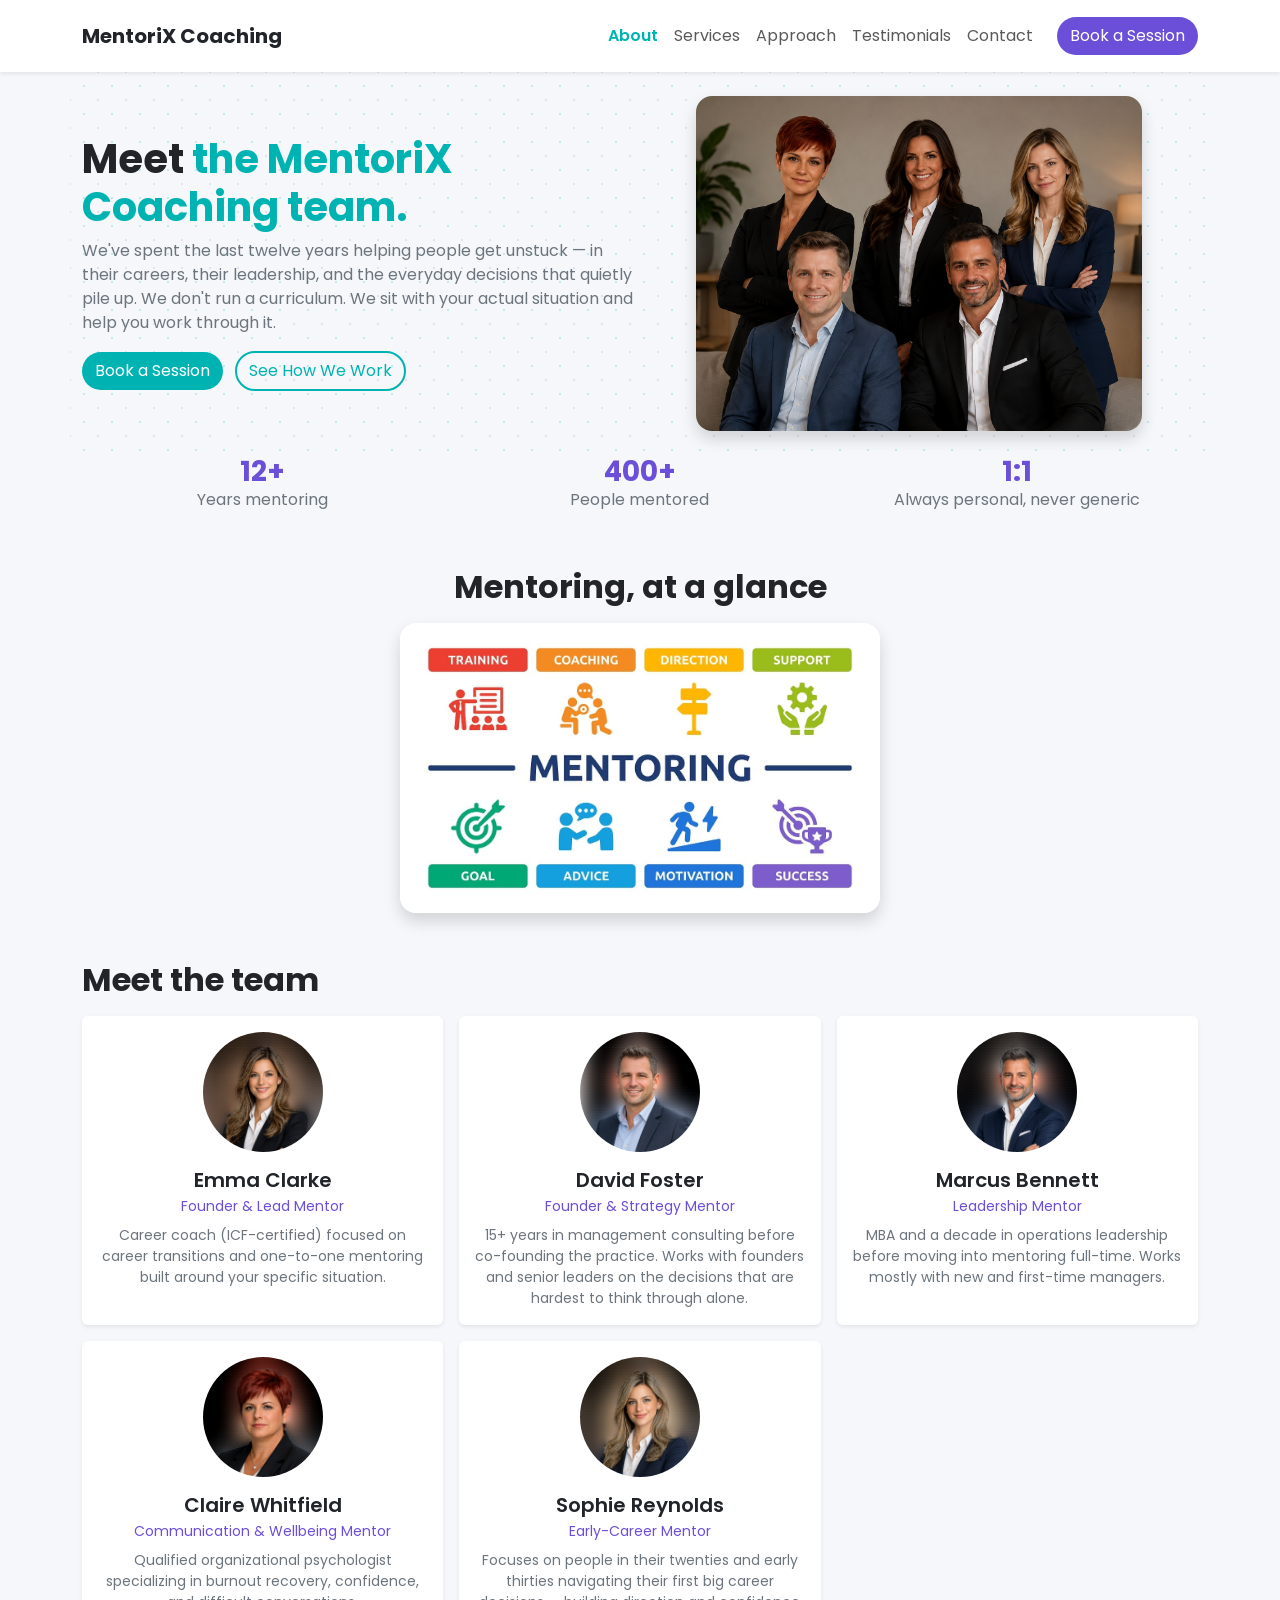
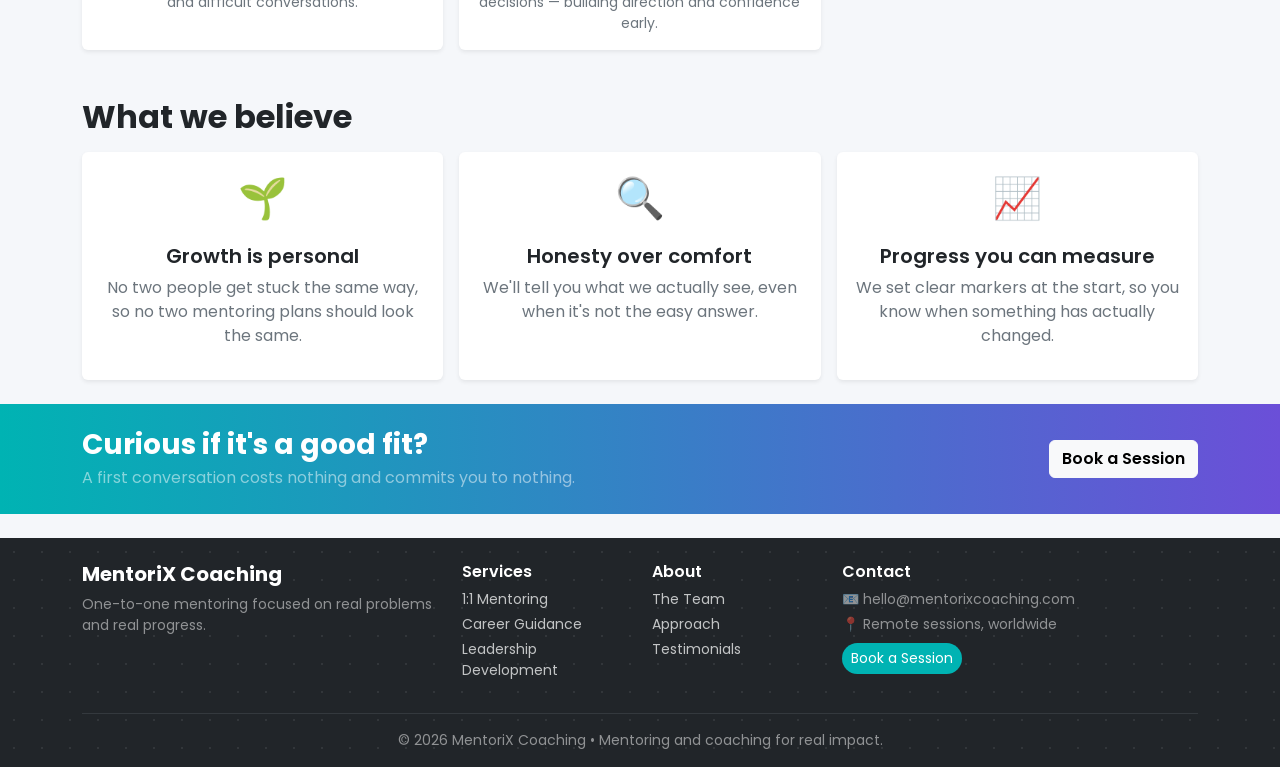
==== about.html @ aead5e97 "Update team member details and image in about.html; adjust image in service.html for consistency" ====
<!DOCTYPE html>
<html lang="en">
<head>
<meta charset="UTF-8">
<meta name="viewport" content="width=device-width, initial-scale=1.0">
<title>About | MentoriX Coaching</title>
<meta name="description" content="Meet the MentoriX Coaching team — mentors specializing in career transitions, leadership, communication and wellbeing, and early-career growth.">
<meta property="og:type" content="website">
<meta property="og:title" content="About | MentoriX Coaching">
<meta property="og:description" content="Meet the MentoriX Coaching team — mentors specializing in career transitions, leadership, communication and wellbeing, and early-career growth.">
<link href="https://cdn.jsdelivr.net/npm/bootstrap@5.3.3/dist/css/bootstrap.min.css" rel="stylesheet">
<link href="https://fonts.googleapis.com/css2?family=Poppins:wght@400;600&display=swap" rel="stylesheet">
<link rel="stylesheet" href="assets/css/style.css">
</head>
<body>

<!-- NAVBAR -->
<nav class="navbar navbar-expand-lg bg-white shadow-sm py-3">
<div class="container">
<a class="navbar-brand fw-bold text-dark" href="about.html">MentoriX Coaching</a>
<button class="navbar-toggler" type="button" data-bs-toggle="collapse" data-bs-target="#navMenu">
<span class="navbar-toggler-icon"></span>
</button>
<div class="collapse navbar-collapse" id="navMenu">
<ul class="navbar-nav ms-auto mb-2 mb-lg-0">
<li class="nav-item"><a class="nav-link fw-semibold text-turquoise" href="about.html">About</a></li>
<li class="nav-item"><a class="nav-link" href="service.html">Services</a></li>
<li class="nav-item"><a class="nav-link" href="methodology.html">Approach</a></li>
<li class="nav-item"><a class="nav-link" href="references.html">Testimonials</a></li>
<li class="nav-item"><a class="nav-link" href="contact.html">Contact</a></li>
</ul>
<a href="contact.html" class="btn btn-purple ms-lg-3">Book a Session</a>
</div>
</div>
</nav>

<!-- HERO -->
<section class="hero container py-4 bg-network-light rounded-4 d-flex flex-column flex-lg-row align-items-stretch align-items-lg-center">
<div class="col-12 col-lg-6">
<h1 class="fw-bold text-dark mb-2">Meet <span class="text-turquoise">the MentoriX Coaching team.</span></h1>
<p class="text-secondary mb-3">We've spent the last twelve years helping people get unstuck — in their careers, their leadership, and the everyday decisions that quietly pile up. We don't run a curriculum. We sit with your actual situation and help you work through it.</p>
<a href="contact.html" class="btn btn-turquoise me-2">Book a Session</a>
<a href="methodology.html" class="btn btn-outline-turquoise">See How We Work</a>
</div>
<div class="col-12 col-lg-6 text-center mt-4 mt-lg-0">
<img src="assets/images/team.png" alt="Emma Clarke" class="img-fluid rounded-4 shadow" style="max-width: 80%;">
</div>
</section>

<!-- STATS -->
<section class="container pb-3">
<div class="row g-3 text-center">
<div class="col-12 col-sm-6 col-md-4">
<h3 class="fw-bold text-purple mb-0">12+</h3>
<p class="text-secondary">Years mentoring</p>
</div>
<div class="col-12 col-sm-6 col-md-4">
<h3 class="fw-bold text-purple mb-0">400+</h3>
<p class="text-secondary">People mentored</p>
</div>
<div class="col-12 col-sm-6 col-md-4">
<h3 class="fw-bold text-purple mb-0">1:1</h3>
<p class="text-secondary">Always personal, never generic</p>
</div>
</div>
</section>
<!-- MENTORING OVERVIEW -->
<section class="container py-4 text-center">
<h2 class="fw-bold text-dark mb-3">Mentoring, at a glance</h2>
<img src="assets/images/mentoring5.jpg" alt="Mentoring: training, coaching, direction, support, goals, advice, motivation, success" class="img-fluid rounded-4 shadow mx-auto d-block" style="max-width: 480px;">
</section>

<!-- TEAM -->
<section class="container py-4">
<h2 class="fw-bold text-dark mb-3">Meet the team</h2>
<div class="row g-3">
<div class="col-12 col-sm-6 col-md-4">
<div class="card h-100 p-3 border-0 shadow-sm text-center">
<img src="assets/images/anna-fields.png" alt="Emma Clarke" class="rounded-circle mx-auto" style="width: 120px; height: 120px; object-fit: cover; object-position: top center;">
<h5 class="fw-semibold mt-3 mb-1">Emma Clarke</h5>
<p class="text-purple small mb-2">Founder & Lead Mentor</p>
<p class="text-secondary small mb-0">Career coach (ICF-certified) focused on career transitions and one-to-one mentoring built around your specific situation.</p>
</div>
</div>
<div class="col-12 col-sm-6 col-md-4">
<div class="card h-100 p-3 border-0 shadow-sm text-center">
<img src="assets/images/horvath-gabor.png" alt="David Foster" class="rounded-circle mx-auto" style="width: 120px; height: 120px; object-fit: cover; object-position: top center;">
<h5 class="fw-semibold mt-3 mb-1">David Foster</h5>
<p class="text-purple small mb-2">Founder & Strategy Mentor</p>
<p class="text-secondary small mb-0">15+ years in management consulting before co-founding the practice. Works with founders and senior leaders on the decisions that are hardest to think through alone.</p>
</div>
</div>
<div class="col-12 col-sm-6 col-md-4">
<div class="card h-100 p-3 border-0 shadow-sm text-center">
<img src="assets/images/gabriel-hart.png" alt="Marcus Bennett" class="rounded-circle mx-auto" style="width: 120px; height: 120px; object-fit: cover; object-position: top center;">
<h5 class="fw-semibold mt-3 mb-1">Marcus Bennett</h5>
<p class="text-purple small mb-2">Leadership Mentor</p>
<p class="text-secondary small mb-0">MBA and a decade in operations leadership before moving into mentoring full-time. Works mostly with new and first-time managers.</p>
</div>
</div>
<div class="col-12 col-sm-6 col-md-4">
<div class="card h-100 p-3 border-0 shadow-sm text-center">
<img src="assets/images/varga-dora.png" alt="Claire Whitfield" class="rounded-circle mx-auto" style="width: 120px; height: 120px; object-fit: cover; object-position: top center;">
<h5 class="fw-semibold mt-3 mb-1">Claire Whitfield</h5>
<p class="text-purple small mb-2">Communication & Wellbeing Mentor</p>
<p class="text-secondary small mb-0">Qualified organizational psychologist specializing in burnout recovery, confidence, and difficult conversations.</p>
</div>
</div>
<div class="col-12 col-sm-6 col-md-4">
<div class="card h-100 p-3 border-0 shadow-sm text-center">
<img src="assets/images/toth-anna.png" alt="Sophie Reynolds" class="rounded-circle mx-auto" style="width: 120px; height: 120px; object-fit: cover; object-position: top center;">
<h5 class="fw-semibold mt-3 mb-1">Sophie Reynolds</h5>
<p class="text-purple small mb-2">Early-Career Mentor</p>
<p class="text-secondary small mb-0">Focuses on people in their twenties and early thirties navigating their first big career decisions — building direction and confidence early.</p>
</div>
</div>
</div>
</section>

<!-- VALUES -->
<section class="container py-4">
<h2 class="fw-bold text-dark mb-3">What we believe</h2>
<div class="row g-3">
<div class="col-12 col-sm-6 col-md-4">
<div class="card h-100 text-center p-3 border-0 shadow-sm">
<div class="fs-1 text-purple">🌱</div>
<h5 class="fw-semibold mt-3">Growth is personal</h5>
<p class="text-secondary">No two people get stuck the same way, so no two mentoring plans should look the same.</p>
</div>
</div>
<div class="col-12 col-sm-6 col-md-4">
<div class="card h-100 text-center p-3 border-0 shadow-sm">
<div class="fs-1 text-purple">🔍</div>
<h5 class="fw-semibold mt-3">Honesty over comfort</h5>
<p class="text-secondary">We'll tell you what we actually see, even when it's not the easy answer.</p>
</div>
</div>
<div class="col-12 col-sm-6 col-md-4">
<div class="card h-100 text-center p-3 border-0 shadow-sm">
<div class="fs-1 text-purple">📈</div>
<h5 class="fw-semibold mt-3">Progress you can measure</h5>
<p class="text-secondary">We set clear markers at the start, so you know when something has actually changed.</p>
</div>
</div>
</div>
</section>

<!-- CTA -->
<section class="py-4" style="background: linear-gradient(90deg, #00b3b3, #6b4fd8);">
<div class="container d-flex flex-column flex-lg-row justify-content-between align-items-center text-center text-lg-start">
<div class="mb-2 mb-lg-0">
<h3 class="fw-bold text-white mb-1">Curious if it's a good fit?</h3>
<p class="text-white-50 mb-0">A first conversation costs nothing and commits you to nothing.</p>
</div>
<a href="contact.html" class="btn btn-light fw-semibold">Book a Session</a>
</div>
</section>

<footer class="bg-dark text-white bg-network-dark pt-4 pb-3 mt-4">
<div class="container">
<div class="row g-4 mb-3">
<div class="col-lg-4 col-md-6">
<h5 class="fw-bold mb-2">MentoriX Coaching</h5>
<p class="text-white-50 small mb-0">One-to-one mentoring focused on real problems and real progress.</p>
</div>
<div class="col-lg-2 col-md-3 col-6">
<h6 class="fw-semibold mb-2">Services</h6>
<ul class="list-unstyled small">
<li class="mb-1"><a href="service.html" class="link-light link-opacity-75 text-decoration-none">1:1 Mentoring</a></li>
<li class="mb-1"><a href="service.html" class="link-light link-opacity-75 text-decoration-none">Career Guidance</a></li>
<li class="mb-1"><a href="service.html" class="link-light link-opacity-75 text-decoration-none">Leadership Development</a></li>
</ul>
</div>
<div class="col-lg-2 col-md-3 col-6">
<h6 class="fw-semibold mb-2">About</h6>
<ul class="list-unstyled small">
<li class="mb-1"><a href="about.html" class="link-light link-opacity-75 text-decoration-none">The Team</a></li>
<li class="mb-1"><a href="methodology.html" class="link-light link-opacity-75 text-decoration-none">Approach</a></li>
<li class="mb-1"><a href="references.html" class="link-light link-opacity-75 text-decoration-none">Testimonials</a></li>
</ul>
</div>
<div class="col-lg-4 col-md-6">
<h6 class="fw-semibold mb-2">Contact</h6>
<p class="small text-white-50 mb-1">📧 hello@mentorixcoaching.com</p>
<p class="small text-white-50 mb-2">📍 Remote sessions, worldwide</p>
<a href="contact.html" class="btn btn-turquoise btn-sm">Book a Session</a>
</div>
</div>
<hr class="border-secondary opacity-25">
<p class="text-center text-white-50 small mb-0">© 2026 MentoriX Coaching • Mentoring and coaching for real impact.</p>
</div>
</footer>

<script src="https://cdn.jsdelivr.net/npm/bootstrap@5.3.3/dist/js/bootstrap.bundle.min.js"></script>
</body>
</html>
---- assets/css/style.css ----
body {
font-family: 'Poppins', sans-serif;
background-color: #f5f7fa;
color: #102a43;
}

.text-turquoise { color: #00b3b3; }
.text-purple { color: #6b4fd8; }

.btn-turquoise {
background-color: #00b3b3;
color: #fff;
border-radius: 50px;
}
.btn-turquoise:hover { background-color: #009999; }

.btn-purple {
background-color: #6b4fd8;
color: #fff;
border-radius: 50px;
}
.btn-purple:hover { background-color: #5a3fc0; }

.btn-outline-turquoise {
border: 2px solid #00b3b3;
color: #00b3b3;
border-radius: 50px;
}
.btn-outline-turquoise:hover {
background-color: #00b3b3;
color: #fff;
}

.hero img {
max-width: 400px;
border-radius: 20px;
}

.bg-network-light {
background-image:
radial-gradient(rgba(0,179,179,0.20) 1.5px, transparent 1.5px),
radial-gradient(rgba(107,79,216,0.14) 1.5px, transparent 1.5px);
background-size: 28px 28px, 28px 28px;
background-position: 0 0, 14px 14px;
}

.bg-network-dark {
background-image: radial-gradient(rgba(255,255,255,0.08) 1.5px, transparent 1.5px);
background-size: 28px 28px;
}

.chevron-row {
display: flex;
}
.chevron-step {
flex: 1;
min-width: 0;
}
.chevron-head {
clip-path: polygon(0 0, 88% 0, 100% 50%, 88% 100%, 0 100%, 12% 50%);
color: #fff;
text-align: center;
font-weight: 700;
padding: 0.85rem 0.5rem;
margin-left: -18px;
font-size: 0.9rem;
}
.chevron-step:first-child .chevron-head {
margin-left: 0;
}
.chevron-body {
padding: 0.85rem 0.6rem;
font-size: 0.78rem;
min-height: 108px;
color: #102a43;
}
.chevron-foot {
color: #fff;
text-align: center;
font-weight: 600;
padding: 0.5rem 0.3rem;
font-size: 0.82rem;
}
@media (max-width: 767px) {
.chevron-row { flex-wrap: wrap; }
.chevron-step { flex: 0 0 50%; margin-bottom: 0.75rem; }
.chevron-step .chevron-head { margin-left: 0; }
}
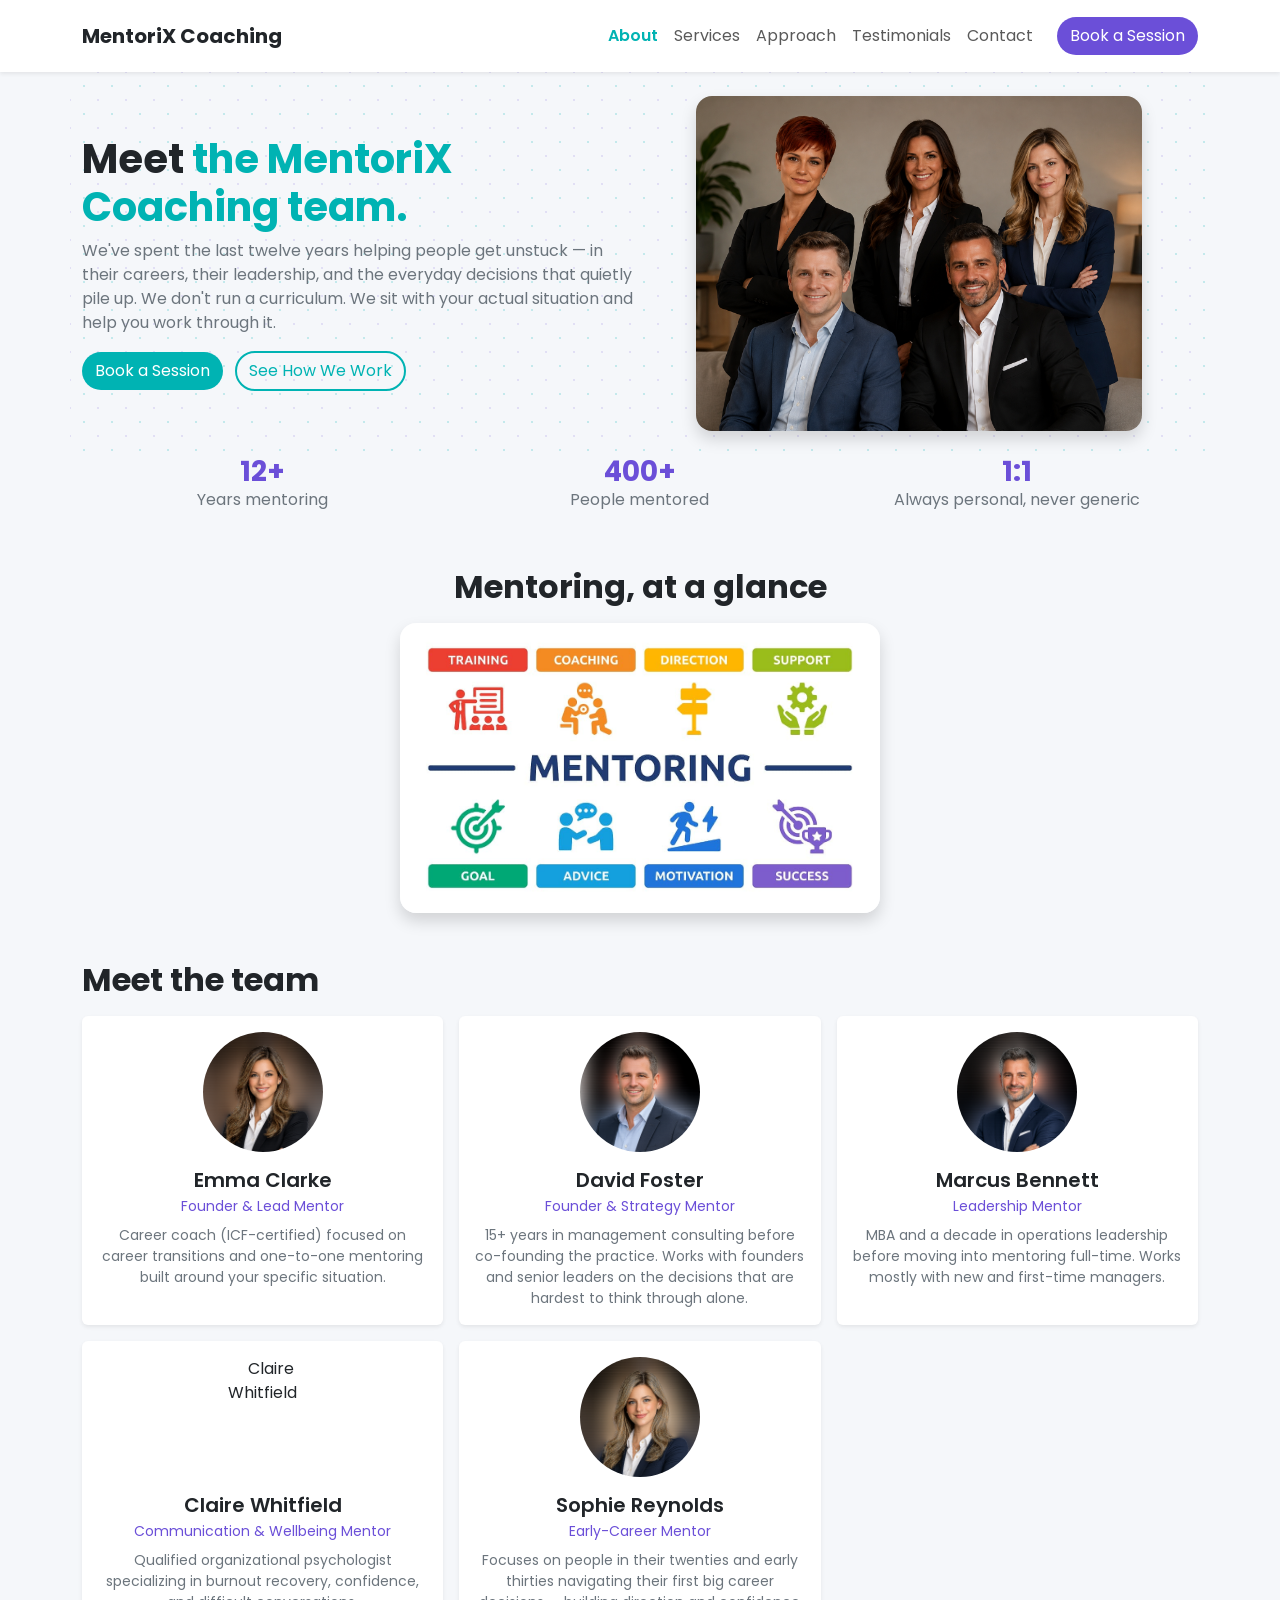
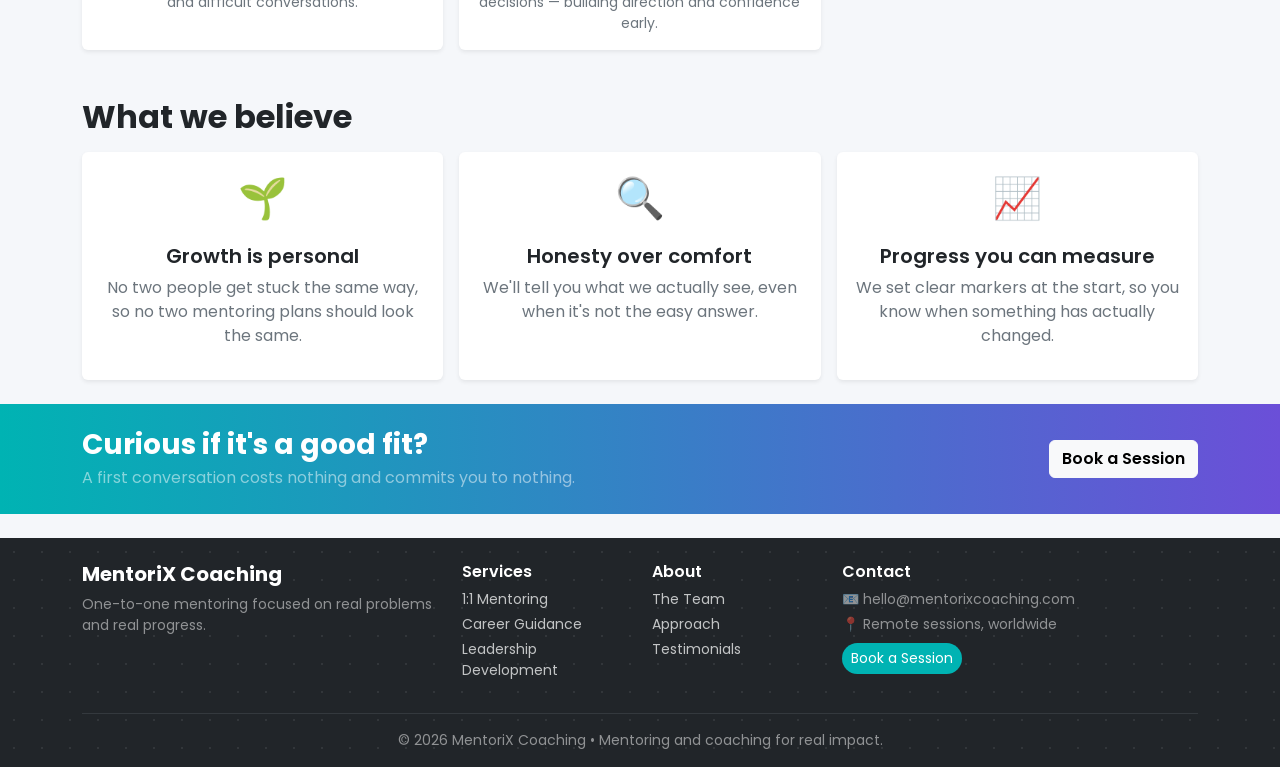
==== commit 5c11cf0a: "Update team member images for David Foster in about.html and service.html for consistency" ====
--- a/about.html
+++ b/about.html
@@ -84,7 +84,7 @@
 </div>
 <div class="col-12 col-sm-6 col-md-4">
 <div class="card h-100 p-3 border-0 shadow-sm text-center">
-<img src="assets/images/horvath-gabor.png" alt="David Foster" class="rounded-circle mx-auto" style="width: 120px; height: 120px; object-fit: cover; object-position: top center;">
+<img src="assets/images/horvath-gabor1.png" alt="David Foster" class="rounded-circle mx-auto" style="width: 120px; height: 120px; object-fit: cover; object-position: top center;">
 <h5 class="fw-semibold mt-3 mb-1">David Foster</h5>
 <p class="text-purple small mb-2">Founder & Strategy Mentor</p>
 <p class="text-secondary small mb-0">15+ years in management consulting before co-founding the practice. Works with founders and senior leaders on the decisions that are hardest to think through alone.</p>
@@ -92,7 +92,7 @@
 </div>
 <div class="col-12 col-sm-6 col-md-4">
 <div class="card h-100 p-3 border-0 shadow-sm text-center">
-<img src="assets/images/gabriel-hart.png" alt="Marcus Bennett" class="rounded-circle mx-auto" style="width: 120px; height: 120px; object-fit: cover; object-position: top center;">
+<img src="assets/images/gabriel-hart1.png" alt="Marcus Bennett" class="rounded-circle mx-auto" style="width: 120px; height: 120px; object-fit: cover; object-position: top center;">
 <h5 class="fw-semibold mt-3 mb-1">Marcus Bennett</h5>
 <p class="text-purple small mb-2">Leadership Mentor</p>
 <p class="text-secondary small mb-0">MBA and a decade in operations leadership before moving into mentoring full-time. Works mostly with new and first-time managers.</p>
@@ -100,7 +100,7 @@
 </div>
 <div class="col-12 col-sm-6 col-md-4">
 <div class="card h-100 p-3 border-0 shadow-sm text-center">
-<img src="assets/images/varga-dora.png" alt="Claire Whitfield" class="rounded-circle mx-auto" style="width: 120px; height: 120px; object-fit: cover; object-position: top center;">
+<img src="assets/images/varga-dora1.png" alt="Claire Whitfield" class="rounded-circle mx-auto" style="width: 120px; height: 120px; object-fit: cover; object-position: top center;">
 <h5 class="fw-semibold mt-3 mb-1">Claire Whitfield</h5>
 <p class="text-purple small mb-2">Communication & Wellbeing Mentor</p>
 <p class="text-secondary small mb-0">Qualified organizational psychologist specializing in burnout recovery, confidence, and difficult conversations.</p>
@@ -108,7 +108,7 @@
 </div>
 <div class="col-12 col-sm-6 col-md-4">
 <div class="card h-100 p-3 border-0 shadow-sm text-center">
-<img src="assets/images/toth-anna.png" alt="Sophie Reynolds" class="rounded-circle mx-auto" style="width: 120px; height: 120px; object-fit: cover; object-position: top center;">
+<img src="assets/images/toth-anna1.png" alt="Sophie Reynolds" class="rounded-circle mx-auto" style="width: 120px; height: 120px; object-fit: cover; object-position: top center;">
 <h5 class="fw-semibold mt-3 mb-1">Sophie Reynolds</h5>
 <p class="text-purple small mb-2">Early-Career Mentor</p>
 <p class="text-secondary small mb-0">Focuses on people in their twenties and early thirties navigating their first big career decisions — building direction and confidence early.</p>
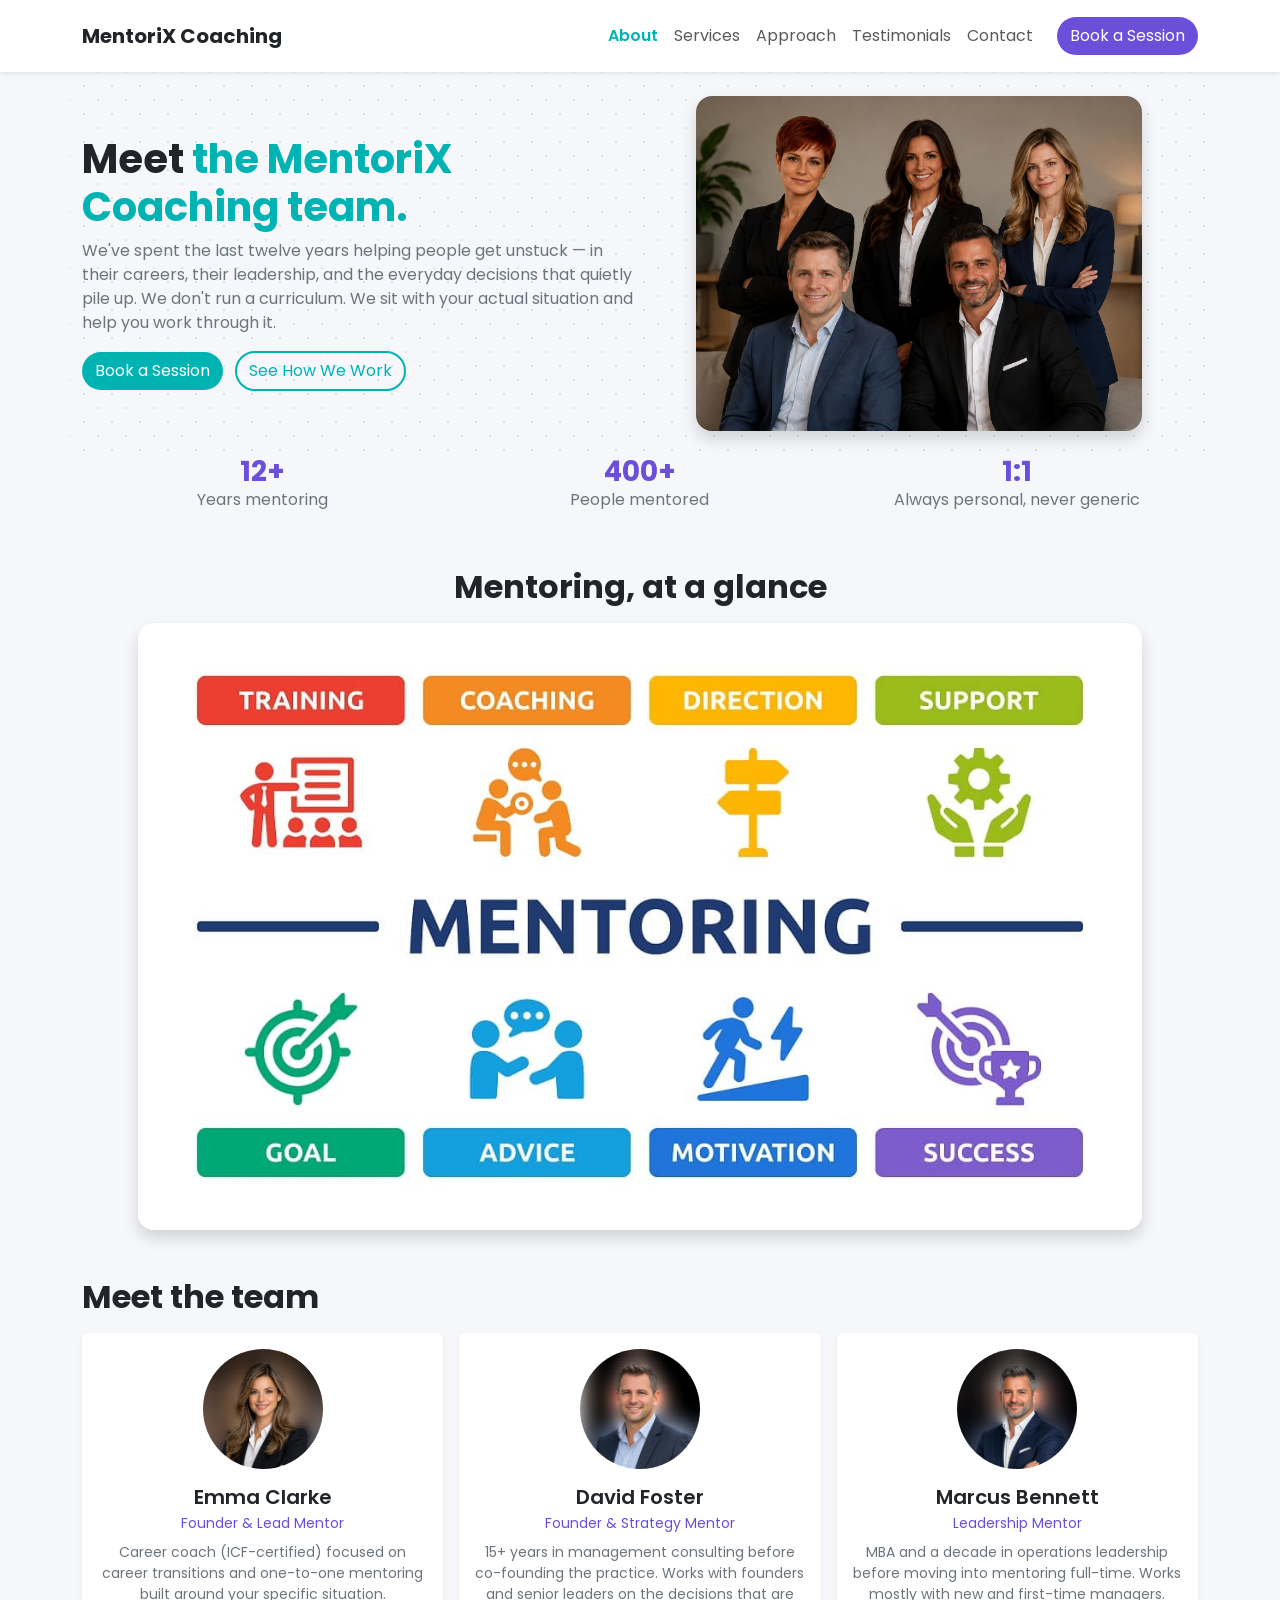
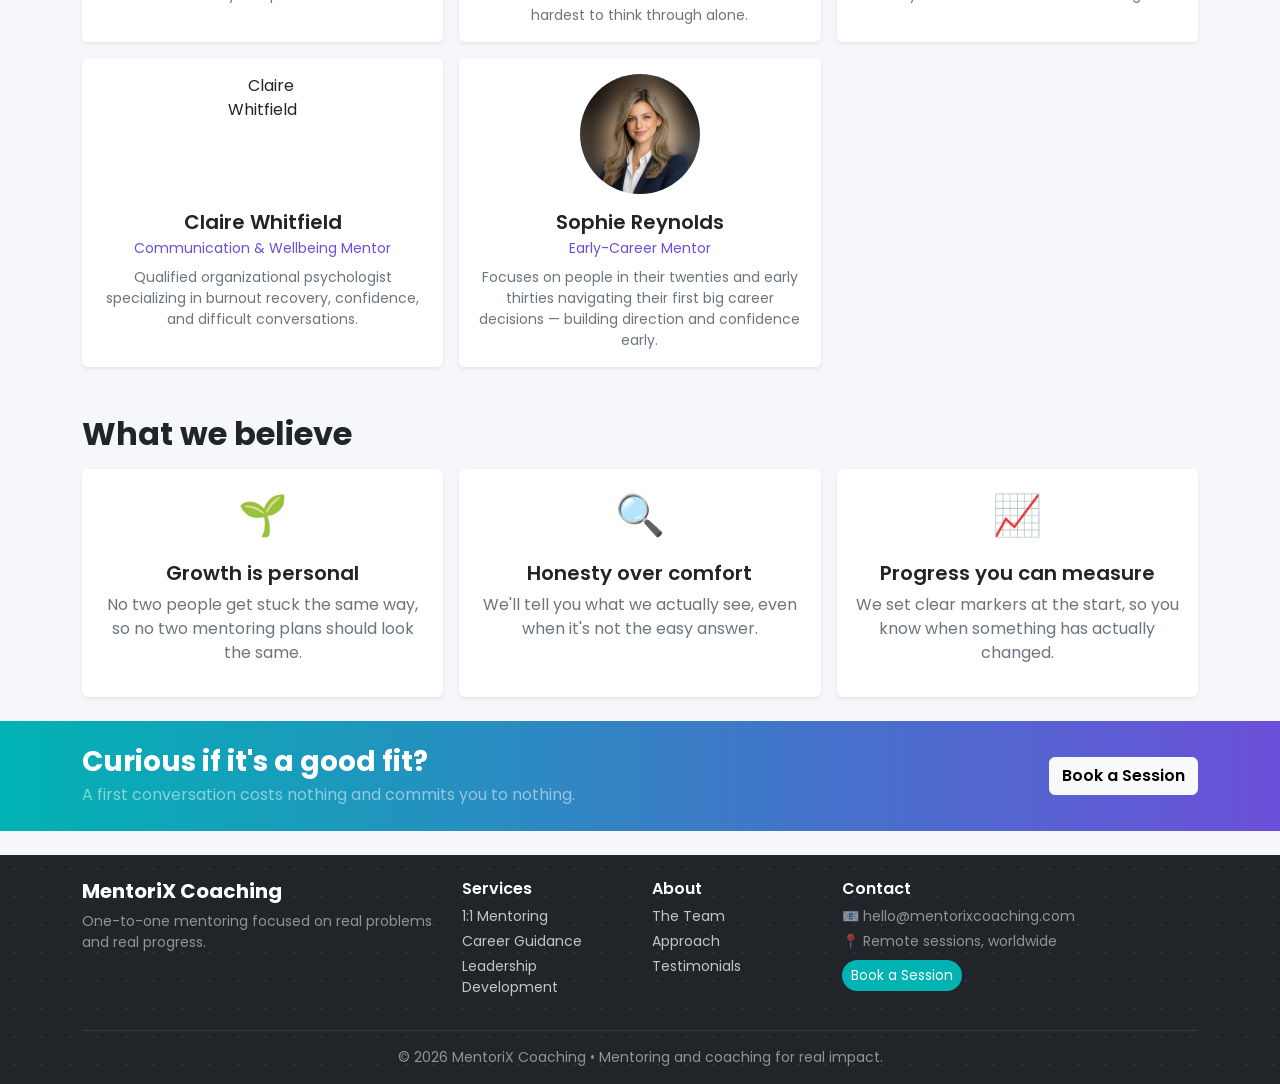
==== commit a285d69f: "Adjust image width in about.html for improved responsiveness" ====
--- a/about.html
+++ b/about.html
@@ -67,7 +67,7 @@
 <!-- MENTORING OVERVIEW -->
 <section class="container py-4 text-center">
 <h2 class="fw-bold text-dark mb-3">Mentoring, at a glance</h2>
-<img src="assets/images/mentoring5.jpg" alt="Mentoring: training, coaching, direction, support, goals, advice, motivation, success" class="img-fluid rounded-4 shadow mx-auto d-block" style="max-width: 480px;">
+<img src="assets/images/mentoring5.jpg" alt="Mentoring: training, coaching, direction, support, goals, advice, motivation, success" class="img-fluid rounded-4 shadow mx-auto d-block" style="max-width: 90%;">
 </section>
 
 <!-- TEAM -->
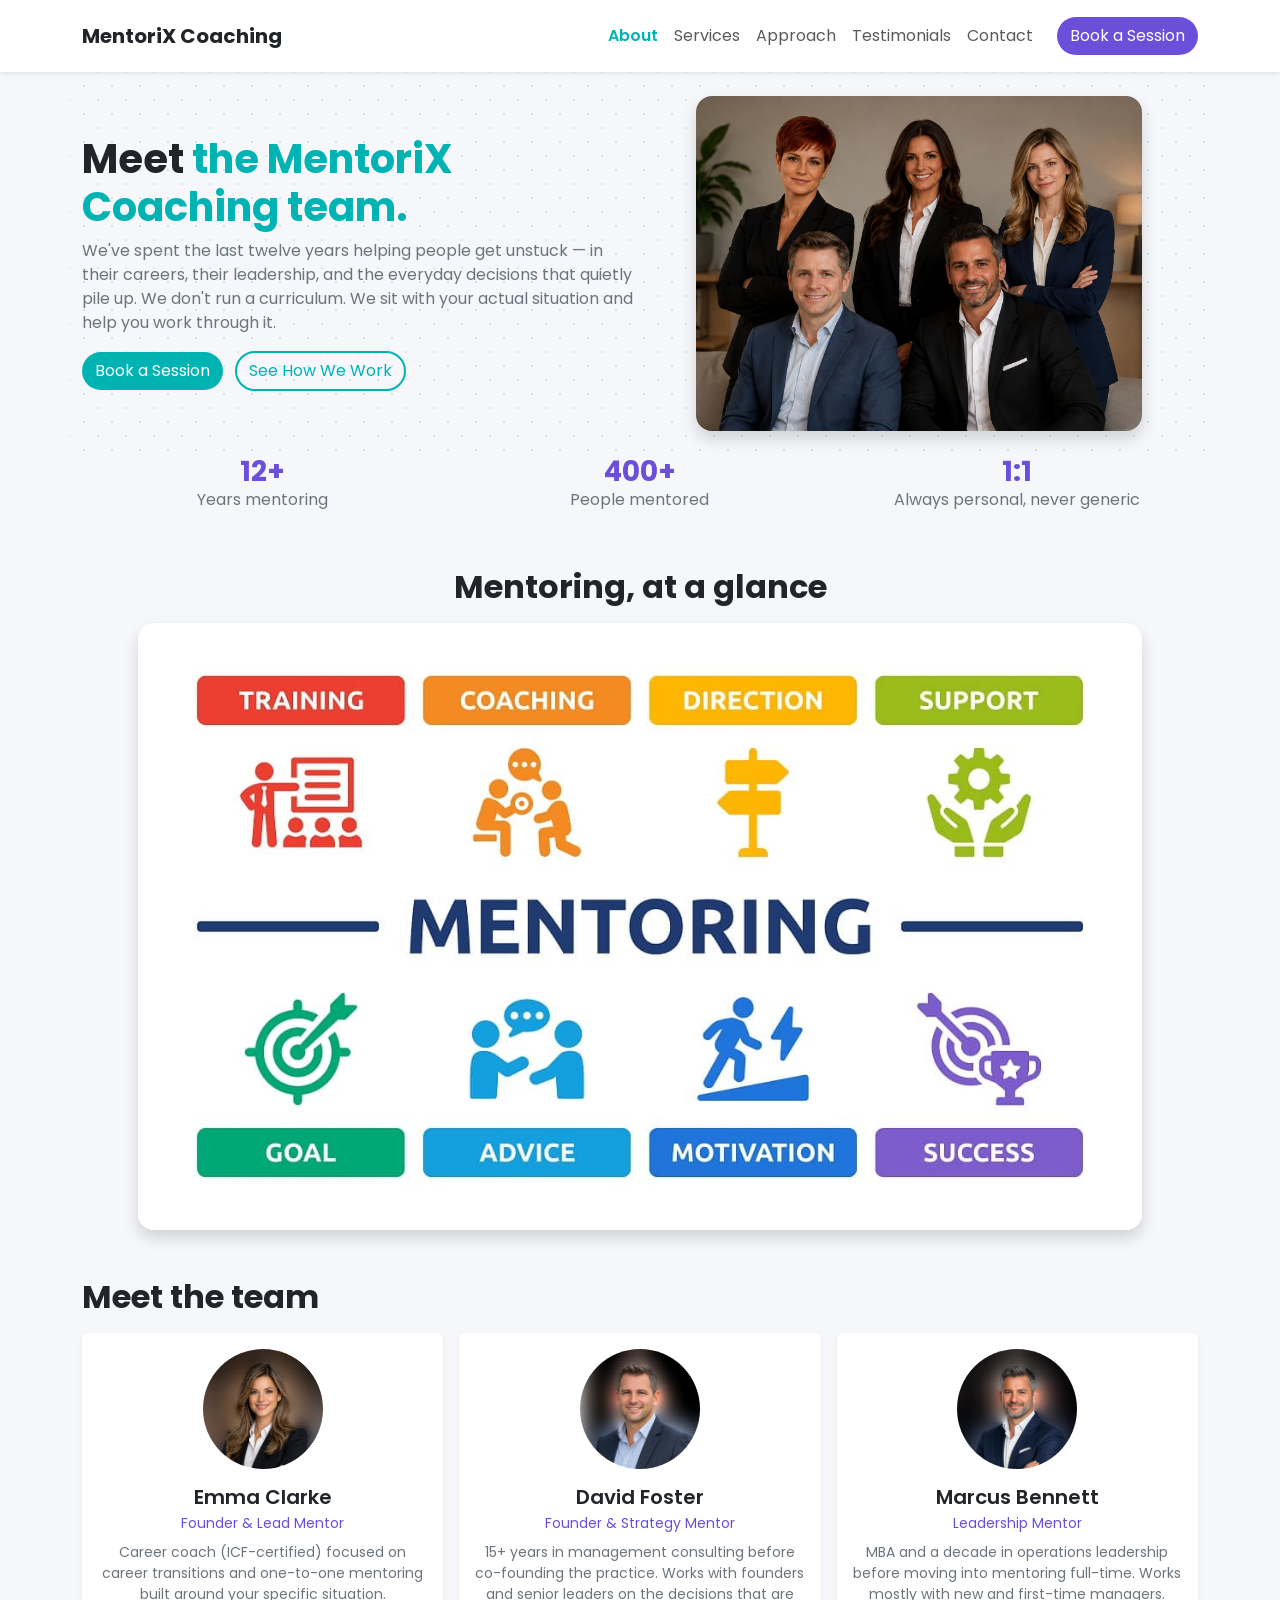
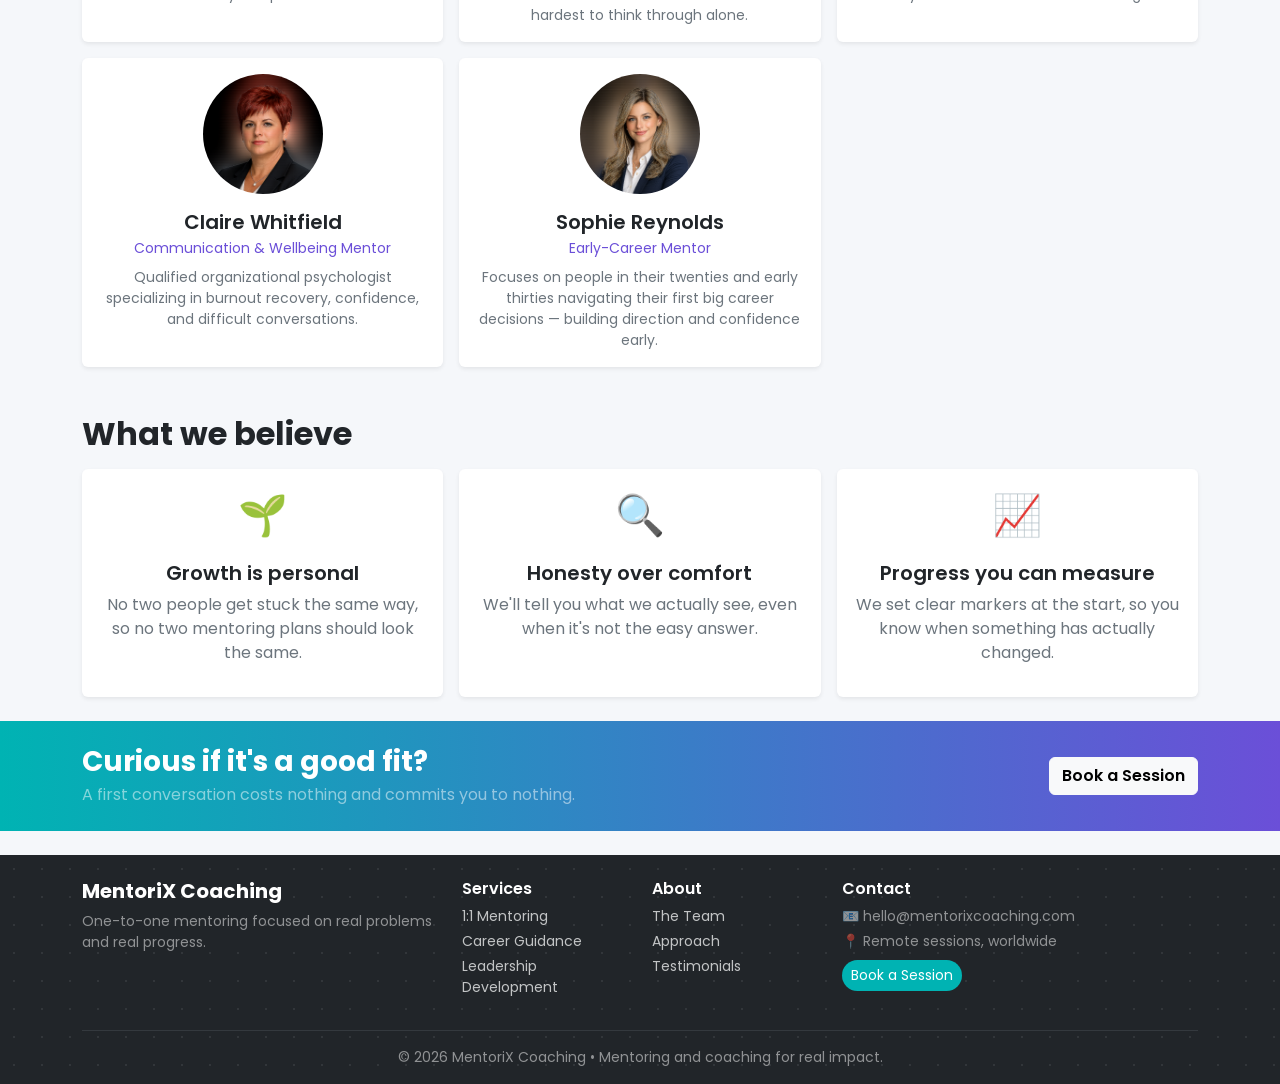
==== commit b13bd092: "Update team member image for Emma Clarke in about.html; replace old image and add new image for Varg" ====
--- a/about.html
+++ b/about.html
@@ -76,7 +76,7 @@
 <div class="row g-3">
 <div class="col-12 col-sm-6 col-md-4">
 <div class="card h-100 p-3 border-0 shadow-sm text-center">
-<img src="assets/images/anna-fields.png" alt="Emma Clarke" class="rounded-circle mx-auto" style="width: 120px; height: 120px; object-fit: cover; object-position: top center;">
+<img src="assets/images/anna-fields1.png" alt="Emma Clarke" class="rounded-circle mx-auto" style="width: 120px; height: 120px; object-fit: cover; object-position: top center;">
 <h5 class="fw-semibold mt-3 mb-1">Emma Clarke</h5>
 <p class="text-purple small mb-2">Founder & Lead Mentor</p>
 <p class="text-secondary small mb-0">Career coach (ICF-certified) focused on career transitions and one-to-one mentoring built around your specific situation.</p>
--- a/assets/css/style.css
+++ b/assets/css/style.css
@@ -2,6 +2,7 @@
 font-family: 'Poppins', sans-serif;
 background-color: #f5f7fa;
 color: #102a43;
+overflow-x: hidden;
 }
 
 .text-turquoise { color: #00b3b3; }
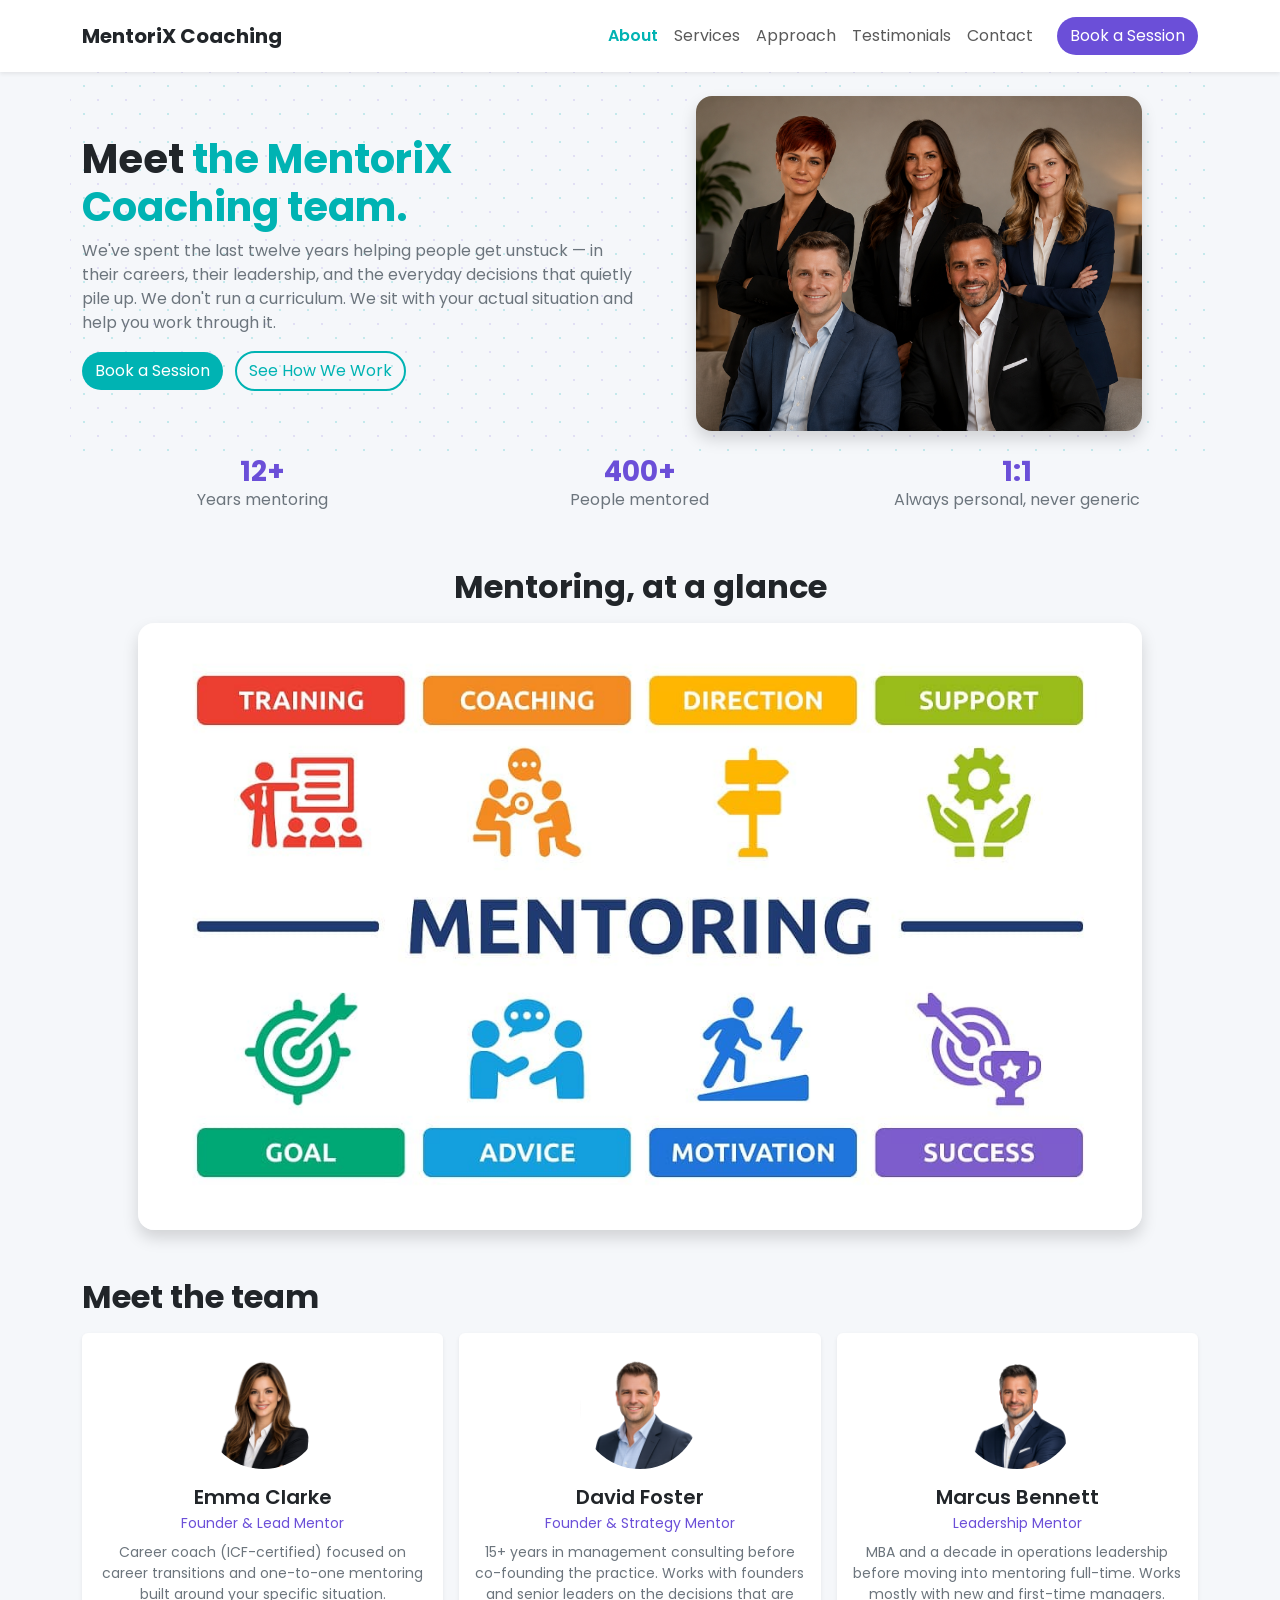
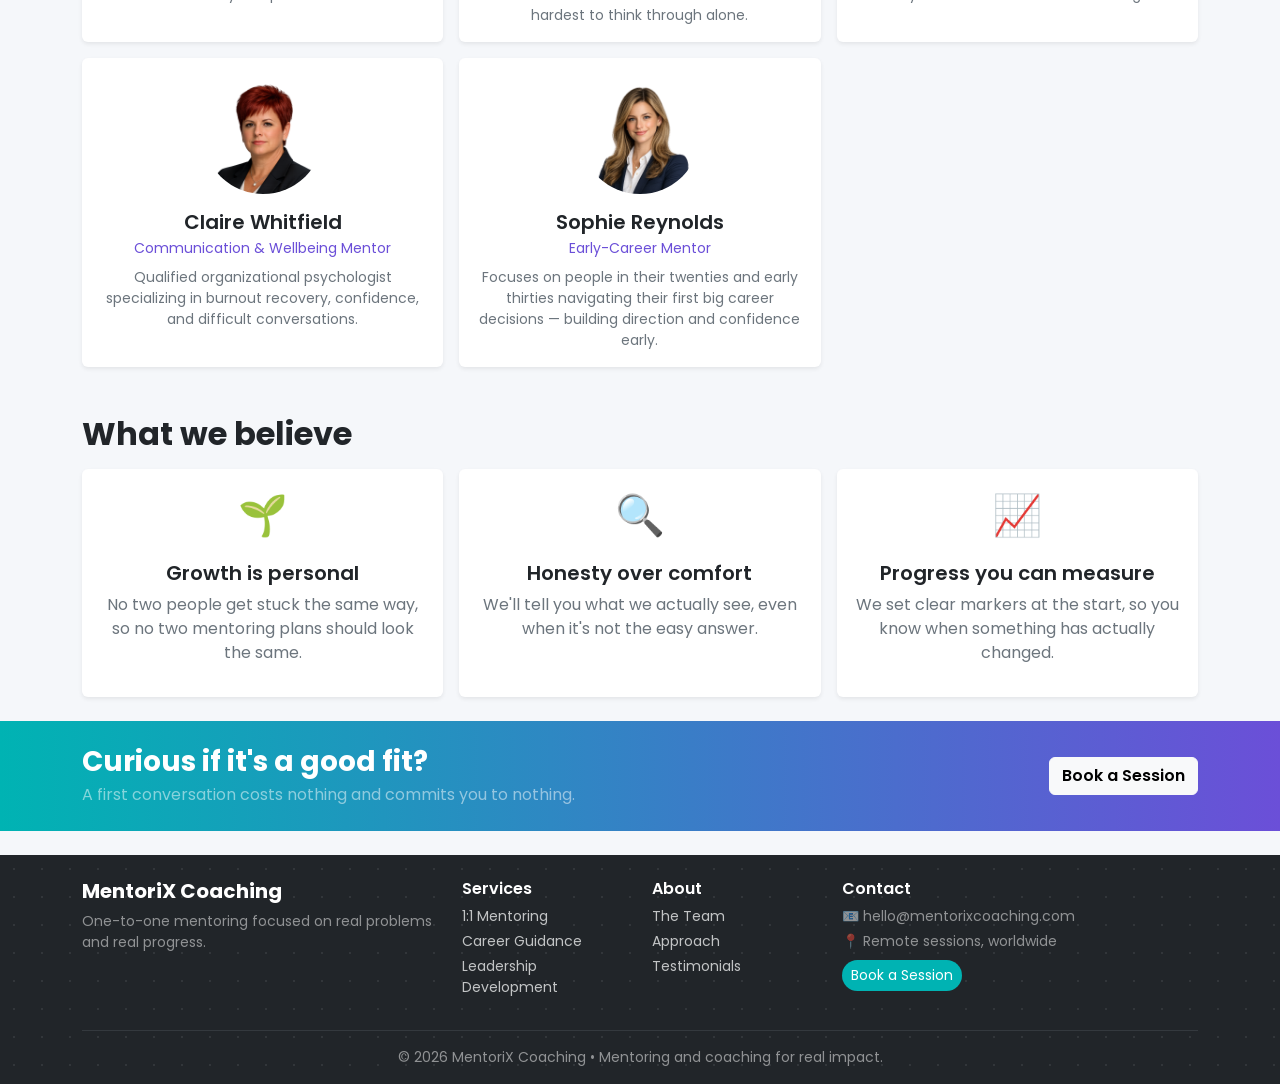
==== commit 3d5c1863: "Update team member images in about.html for consistency and replace outdated images" ====
--- a/about.html
+++ b/about.html
@@ -3,11 +3,11 @@
 <head>
 <meta charset="UTF-8">
 <meta name="viewport" content="width=device-width, initial-scale=1.0">
-<title>About | MentoriX Coaching</title>
-<meta name="description" content="Meet the MentoriX Coaching team — mentors specializing in career transitions, leadership, communication and wellbeing, and early-career growth.">
+<title>About Us | Career & Leadership Coaching Team – MentoriX Coaching</title>
+<meta name="description" content="MentoriX Coaching is a team of five mentors helping professionals through career transitions, leadership challenges, communication and wellbeing, and early-career growth — one-to-one, not generic training.">
 <meta property="og:type" content="website">
-<meta property="og:title" content="About | MentoriX Coaching">
-<meta property="og:description" content="Meet the MentoriX Coaching team — mentors specializing in career transitions, leadership, communication and wellbeing, and early-career growth.">
+<meta property="og:title" content="About Us | Career & Leadership Coaching Team – MentoriX Coaching">
+<meta property="og:description" content="MentoriX Coaching is a team of five mentors helping professionals through career transitions, leadership challenges, communication and wellbeing, and early-career growth — one-to-one, not generic training.">
 <link href="https://cdn.jsdelivr.net/npm/bootstrap@5.3.3/dist/css/bootstrap.min.css" rel="stylesheet">
 <link href="https://fonts.googleapis.com/css2?family=Poppins:wght@400;600&display=swap" rel="stylesheet">
 <link rel="stylesheet" href="assets/css/style.css">
@@ -76,7 +76,7 @@
 <div class="row g-3">
 <div class="col-12 col-sm-6 col-md-4">
 <div class="card h-100 p-3 border-0 shadow-sm text-center">
-<img src="assets/images/anna-fields1.png" alt="Emma Clarke" class="rounded-circle mx-auto" style="width: 120px; height: 120px; object-fit: cover; object-position: top center;">
+<img src="assets/images/anna-fields.png" alt="Emma Clarke" class="rounded-circle mx-auto" style="width: 120px; height: 120px; object-fit: cover; object-position: top center;">
 <h5 class="fw-semibold mt-3 mb-1">Emma Clarke</h5>
 <p class="text-purple small mb-2">Founder & Lead Mentor</p>
 <p class="text-secondary small mb-0">Career coach (ICF-certified) focused on career transitions and one-to-one mentoring built around your specific situation.</p>
@@ -84,7 +84,7 @@
 </div>
 <div class="col-12 col-sm-6 col-md-4">
 <div class="card h-100 p-3 border-0 shadow-sm text-center">
-<img src="assets/images/horvath-gabor1.png" alt="David Foster" class="rounded-circle mx-auto" style="width: 120px; height: 120px; object-fit: cover; object-position: top center;">
+<img src="assets/images/horvath-gabor.png" alt="David Foster" class="rounded-circle mx-auto" style="width: 120px; height: 120px; object-fit: cover; object-position: top center;">
 <h5 class="fw-semibold mt-3 mb-1">David Foster</h5>
 <p class="text-purple small mb-2">Founder & Strategy Mentor</p>
 <p class="text-secondary small mb-0">15+ years in management consulting before co-founding the practice. Works with founders and senior leaders on the decisions that are hardest to think through alone.</p>
@@ -92,7 +92,7 @@
 </div>
 <div class="col-12 col-sm-6 col-md-4">
 <div class="card h-100 p-3 border-0 shadow-sm text-center">
-<img src="assets/images/gabriel-hart1.png" alt="Marcus Bennett" class="rounded-circle mx-auto" style="width: 120px; height: 120px; object-fit: cover; object-position: top center;">
+<img src="assets/images/gabriel-hart.png" alt="Marcus Bennett" class="rounded-circle mx-auto" style="width: 120px; height: 120px; object-fit: cover; object-position: top center;">
 <h5 class="fw-semibold mt-3 mb-1">Marcus Bennett</h5>
 <p class="text-purple small mb-2">Leadership Mentor</p>
 <p class="text-secondary small mb-0">MBA and a decade in operations leadership before moving into mentoring full-time. Works mostly with new and first-time managers.</p>
@@ -100,7 +100,7 @@
 </div>
 <div class="col-12 col-sm-6 col-md-4">
 <div class="card h-100 p-3 border-0 shadow-sm text-center">
-<img src="assets/images/varga-dora1.png" alt="Claire Whitfield" class="rounded-circle mx-auto" style="width: 120px; height: 120px; object-fit: cover; object-position: top center;">
+<img src="assets/images/varga-dora.png" alt="Claire Whitfield" class="rounded-circle mx-auto" style="width: 120px; height: 120px; object-fit: cover; object-position: top center;">
 <h5 class="fw-semibold mt-3 mb-1">Claire Whitfield</h5>
 <p class="text-purple small mb-2">Communication & Wellbeing Mentor</p>
 <p class="text-secondary small mb-0">Qualified organizational psychologist specializing in burnout recovery, confidence, and difficult conversations.</p>
@@ -108,7 +108,7 @@
 </div>
 <div class="col-12 col-sm-6 col-md-4">
 <div class="card h-100 p-3 border-0 shadow-sm text-center">
-<img src="assets/images/toth-anna1.png" alt="Sophie Reynolds" class="rounded-circle mx-auto" style="width: 120px; height: 120px; object-fit: cover; object-position: top center;">
+<img src="assets/images/toth-anna.png" alt="Sophie Reynolds" class="rounded-circle mx-auto" style="width: 120px; height: 120px; object-fit: cover; object-position: top center;">
 <h5 class="fw-semibold mt-3 mb-1">Sophie Reynolds</h5>
 <p class="text-purple small mb-2">Early-Career Mentor</p>
 <p class="text-secondary small mb-0">Focuses on people in their twenties and early thirties navigating their first big career decisions — building direction and confidence early.</p>
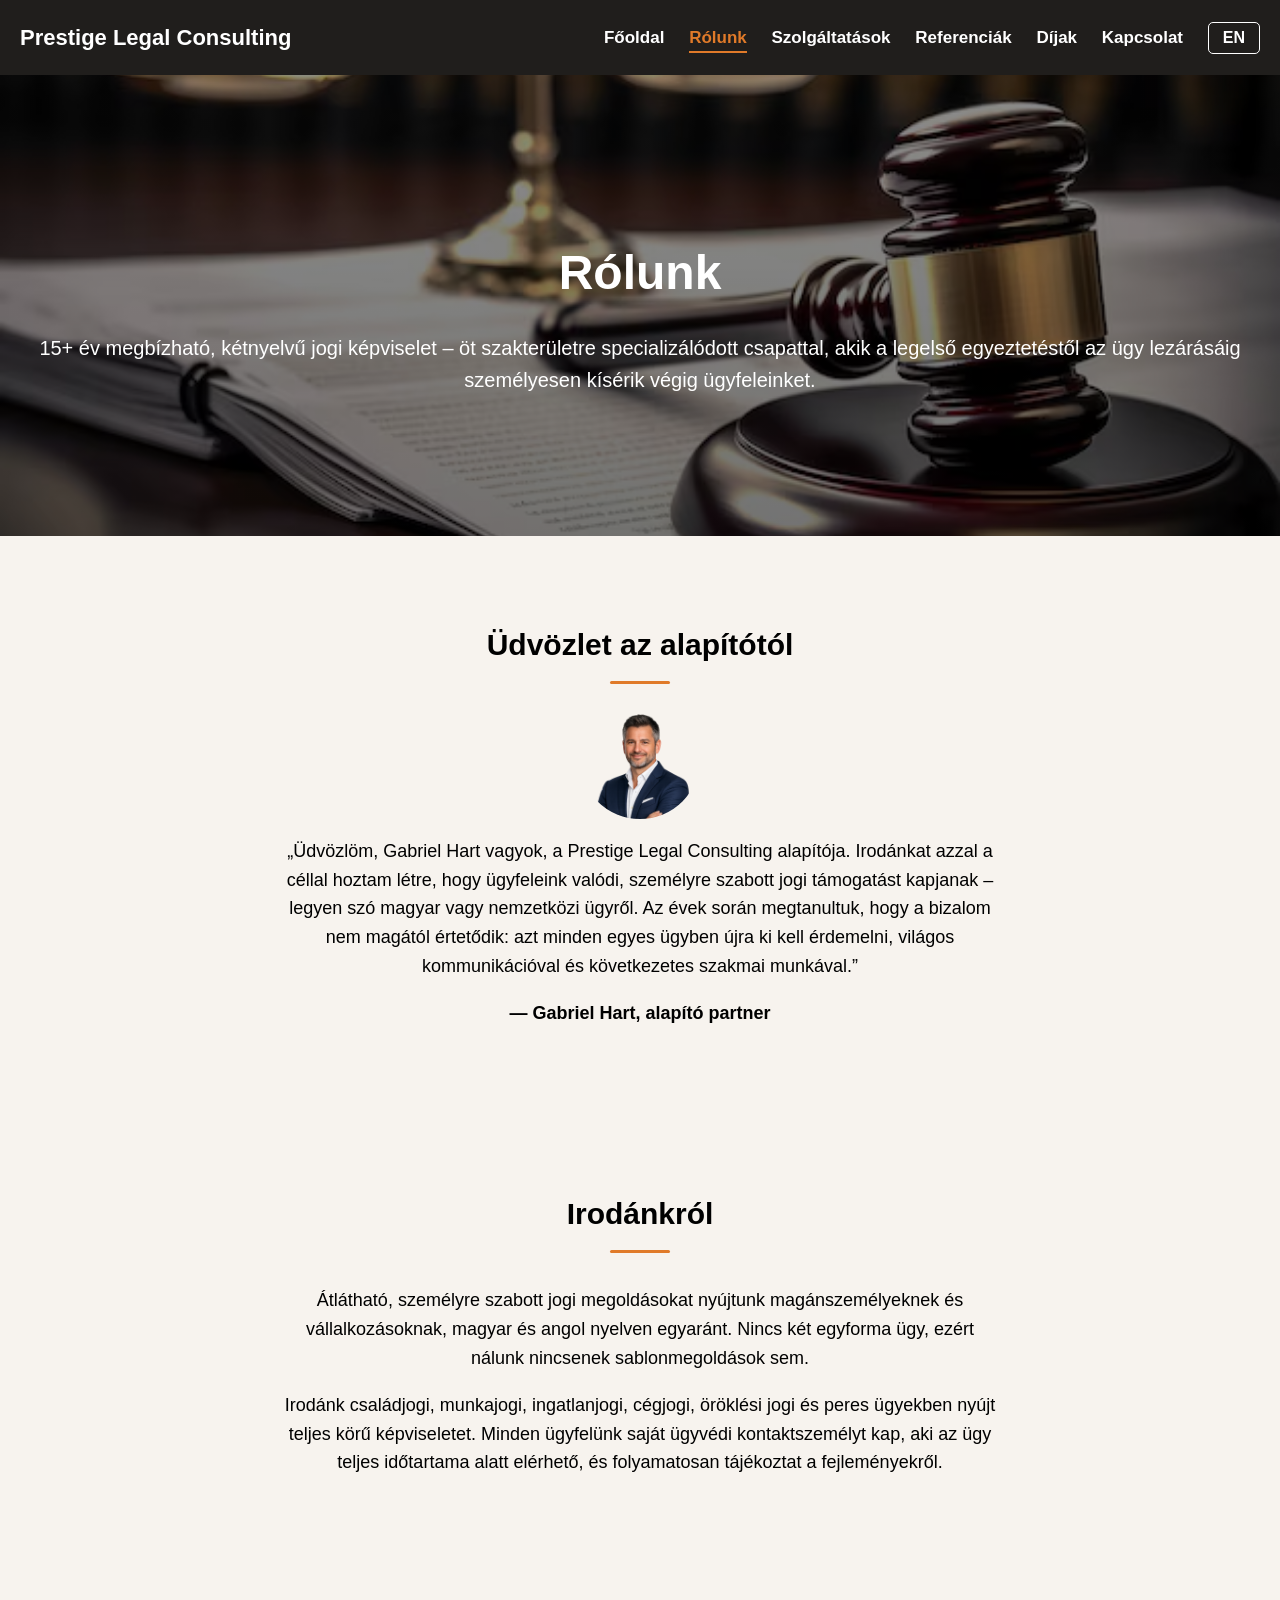
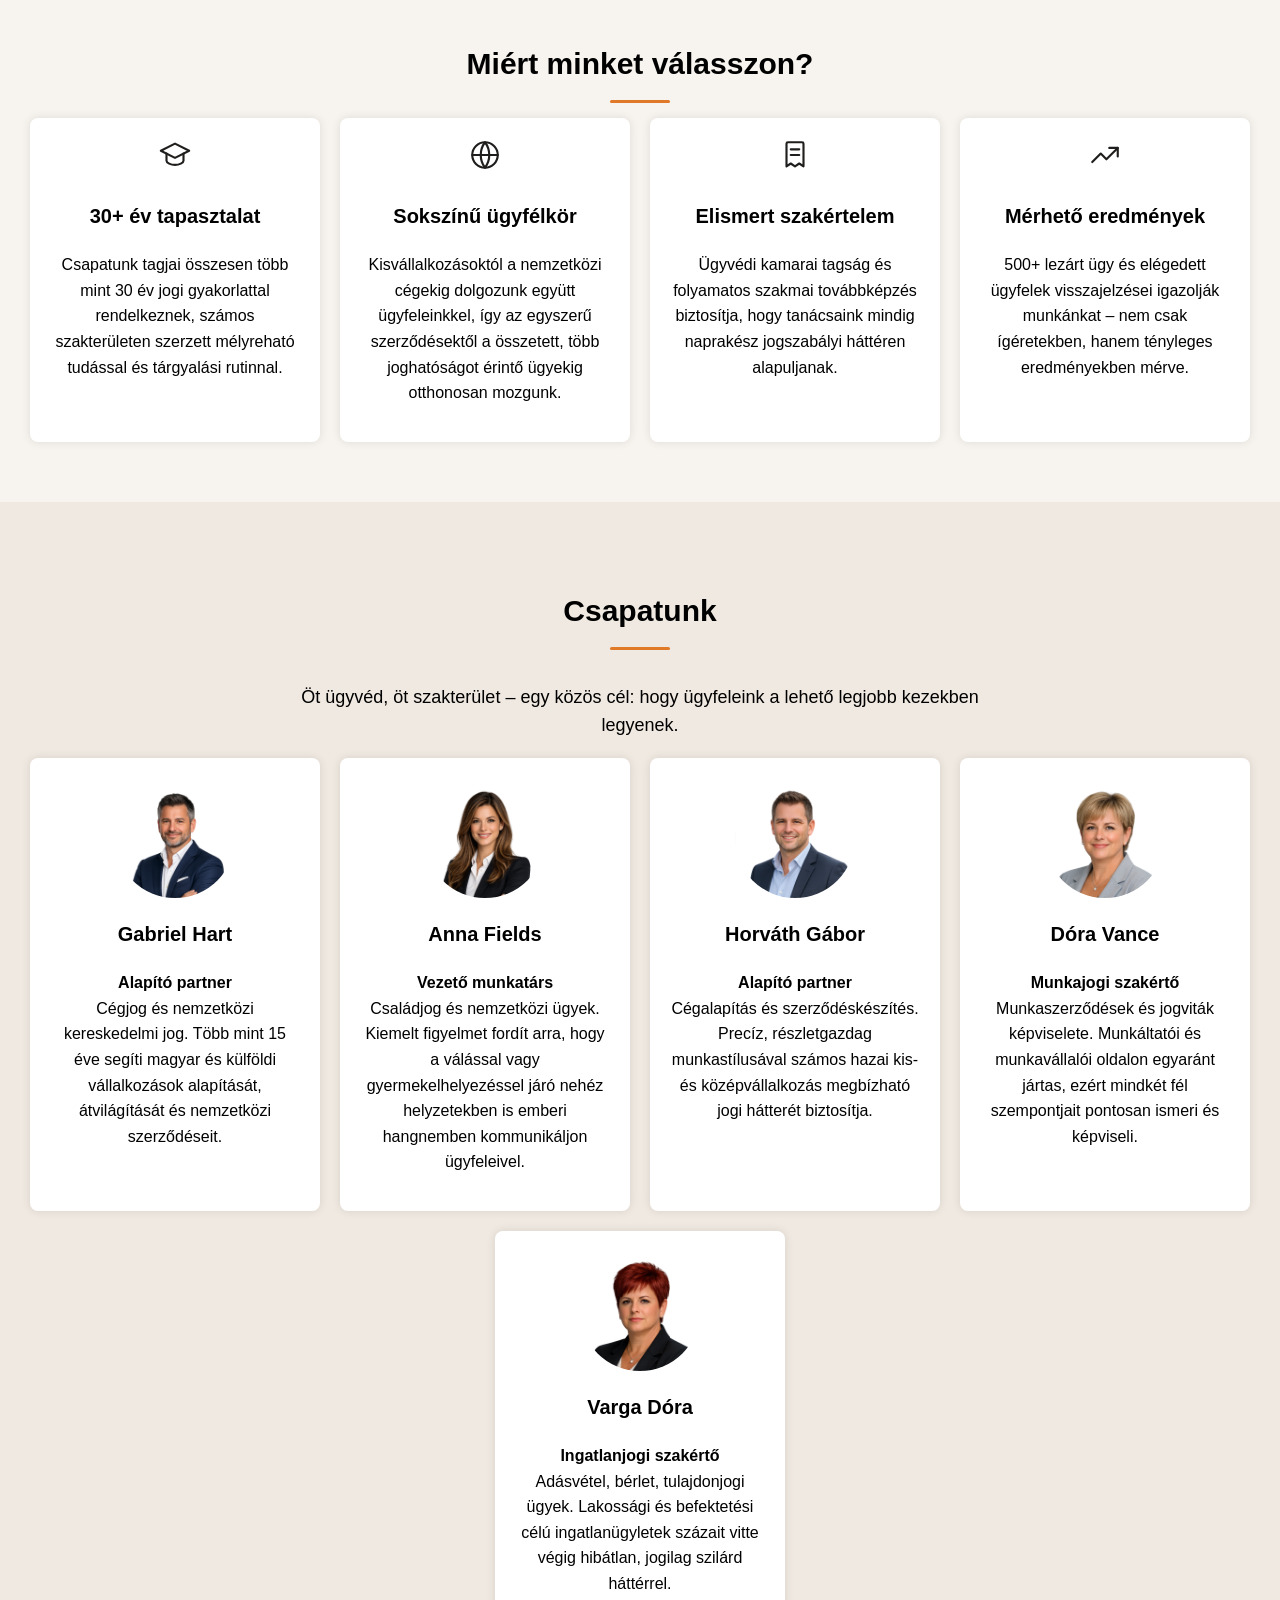
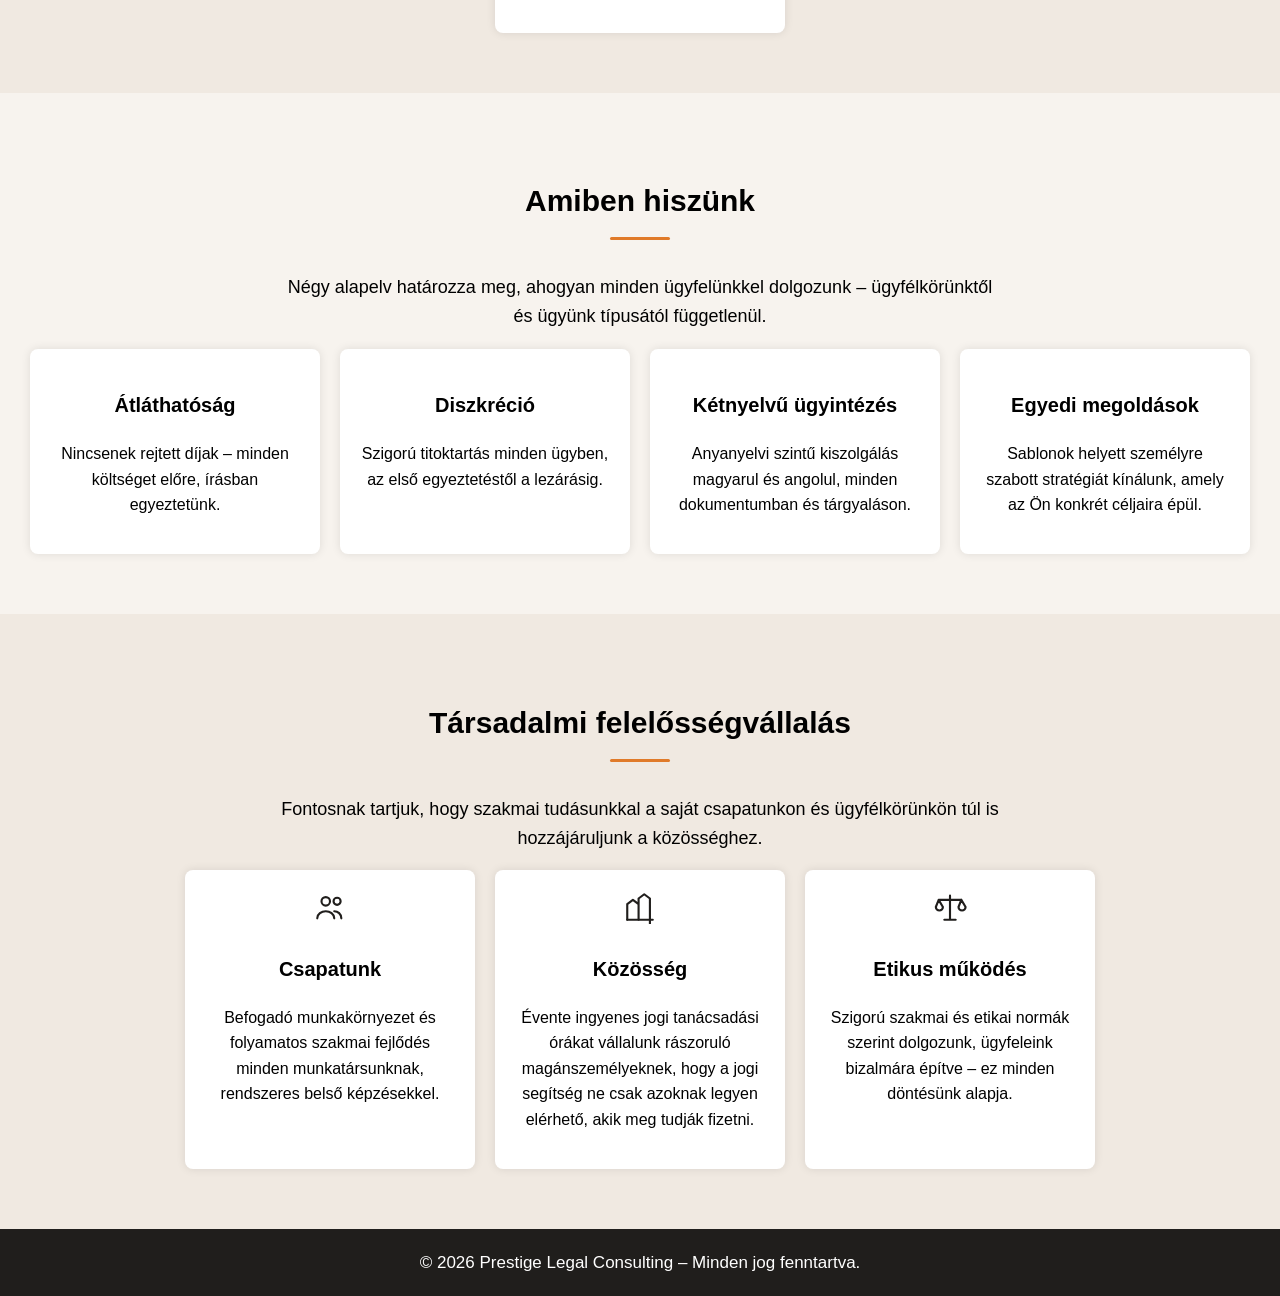
==== commit bd7436c2: "Rebuild site as Prestige Legal Consulting Replaces the previous coaching-site content with the bilin" ====
--- a/about.html
+++ b/about.html
@@ -1,196 +1,158 @@
 <!DOCTYPE html>
-<html lang="en">
+<html lang="hu">
 <head>
-<meta charset="UTF-8">
-<meta name="viewport" content="width=device-width, initial-scale=1.0">
-<title>About Us | Career & Leadership Coaching Team – MentoriX Coaching</title>
-<meta name="description" content="MentoriX Coaching is a team of five mentors helping professionals through career transitions, leadership challenges, communication and wellbeing, and early-career growth — one-to-one, not generic training.">
-<meta property="og:type" content="website">
-<meta property="og:title" content="About Us | Career & Leadership Coaching Team – MentoriX Coaching">
-<meta property="og:description" content="MentoriX Coaching is a team of five mentors helping professionals through career transitions, leadership challenges, communication and wellbeing, and early-career growth — one-to-one, not generic training.">
-<link href="https://cdn.jsdelivr.net/npm/bootstrap@5.3.3/dist/css/bootstrap.min.css" rel="stylesheet">
-<link href="https://fonts.googleapis.com/css2?family=Poppins:wght@400;600&display=swap" rel="stylesheet">
-<link rel="stylesheet" href="assets/css/style.css">
+    <meta charset="UTF-8">
+    <meta name="viewport" content="width=device-width, initial-scale=1.0">
+    <title>Rólunk | Prestige Legal Consulting</title>
+    <meta name="description" content="Ismerje meg a Prestige Legal Consulting csapatát: magyar és angol anyanyelvű ügyvédek, öt szakterületre specializálódva.">
+    <link rel="stylesheet" href="assets/css/style.css">
 </head>
 <body>
 
-<!-- NAVBAR -->
-<nav class="navbar navbar-expand-lg bg-white shadow-sm py-3">
-<div class="container">
-<a class="navbar-brand fw-bold text-dark" href="about.html">MentoriX Coaching</a>
-<button class="navbar-toggler" type="button" data-bs-toggle="collapse" data-bs-target="#navMenu">
-<span class="navbar-toggler-icon"></span>
-</button>
-<div class="collapse navbar-collapse" id="navMenu">
-<ul class="navbar-nav ms-auto mb-2 mb-lg-0">
-<li class="nav-item"><a class="nav-link fw-semibold text-turquoise" href="about.html">About</a></li>
-<li class="nav-item"><a class="nav-link" href="service.html">Services</a></li>
-<li class="nav-item"><a class="nav-link" href="methodology.html">Approach</a></li>
-<li class="nav-item"><a class="nav-link" href="references.html">Testimonials</a></li>
-<li class="nav-item"><a class="nav-link" href="contact.html">Contact</a></li>
-</ul>
-<a href="contact.html" class="btn btn-purple ms-lg-3">Book a Session</a>
-</div>
-</div>
-</nav>
+<header>
+    <div class="logo">Prestige Legal Consulting</div>
+    <nav>
+        <a href="index.html"><span data-hu="Főoldal" data-en="Home">Főoldal</span></a>
+        <a href="about.html" class="active"><span data-hu="Rólunk" data-en="About Us">Rólunk</span></a>
+        <a href="service.html"><span data-hu="Szolgáltatások" data-en="Services">Szolgáltatások</span></a>
+        <a href="references.html"><span data-hu="Referenciák" data-en="References">Referenciák</span></a>
+        <a href="index.html#dijak"><span data-hu="Díjak" data-en="Fees">Díjak</span></a>
+        <a href="contact.html"><span data-hu="Kapcsolat" data-en="Contact">Kapcsolat</span></a>
+        <button id="lang-toggle" class="lang-btn" type="button">EN</button>
+    </nav>
+</header>
 
-<!-- HERO -->
-<section class="hero container py-4 bg-network-light rounded-4 d-flex flex-column flex-lg-row align-items-stretch align-items-lg-center">
-<div class="col-12 col-lg-6">
-<h1 class="fw-bold text-dark mb-2">Meet <span class="text-turquoise">the MentoriX Coaching team.</span></h1>
-<p class="text-secondary mb-3">We've spent the last twelve years helping people get unstuck — in their careers, their leadership, and the everyday decisions that quietly pile up. We don't run a curriculum. We sit with your actual situation and help you work through it.</p>
-<a href="contact.html" class="btn btn-turquoise me-2">Book a Session</a>
-<a href="methodology.html" class="btn btn-outline-turquoise">See How We Work</a>
-</div>
-<div class="col-12 col-lg-6 text-center mt-4 mt-lg-0">
-<img src="assets/images/team.png" alt="Emma Clarke" class="img-fluid rounded-4 shadow" style="max-width: 80%;">
-</div>
+<section class="hero">
+    <h1 data-hu="Rólunk" data-en="About Us">Rólunk</h1>
+    <p data-hu="15+ év megbízható, kétnyelvű jogi képviselet – öt szakterületre specializálódott csapattal, akik a legelső egyeztetéstől az ügy lezárásáig személyesen kísérik végig ügyfeleinket." data-en="15+ years of reliable, bilingual legal representation – with a team specialized across five practice areas, who personally guide our clients from the very first meeting through to resolution.">15+ év megbízható, kétnyelvű jogi képviselet – öt szakterületre specializálódott csapattal, akik a legelső egyeztetéstől az ügy lezárásáig személyesen kísérik végig ügyfeleinket.</p>
 </section>
 
-<!-- STATS -->
-<section class="container pb-3">
-<div class="row g-3 text-center">
-<div class="col-12 col-sm-6 col-md-4">
-<h3 class="fw-bold text-purple mb-0">12+</h3>
-<p class="text-secondary">Years mentoring</p>
-</div>
-<div class="col-12 col-sm-6 col-md-4">
-<h3 class="fw-bold text-purple mb-0">400+</h3>
-<p class="text-secondary">People mentored</p>
-</div>
-<div class="col-12 col-sm-6 col-md-4">
-<h3 class="fw-bold text-purple mb-0">1:1</h3>
-<p class="text-secondary">Always personal, never generic</p>
-</div>
-</div>
-</section>
-<!-- MENTORING OVERVIEW -->
-<section class="container py-4 text-center">
-<h2 class="fw-bold text-dark mb-3">Mentoring, at a glance</h2>
-<img src="assets/images/mentoring5.jpg" alt="Mentoring: training, coaching, direction, support, goals, advice, motivation, success" class="img-fluid rounded-4 shadow mx-auto d-block" style="max-width: 90%;">
+<section class="section reveal">
+    <h2 data-hu="Üdvözlet az alapítótól" data-en="A Welcome From Our Founder">Üdvözlet az alapítótól</h2>
+    <img src="assets/images/gabriel-hart.png" alt="Gabriel Hart" style="width:120px;height:120px;border-radius:50%;object-fit:cover;object-position:top center;display:block;margin:0 auto 15px;">
+    <p data-hu="„Üdvözlöm, Gabriel Hart vagyok, a Prestige Legal Consulting alapítója. Irodánkat azzal a céllal hoztam létre, hogy ügyfeleink valódi, személyre szabott jogi támogatást kapjanak – legyen szó magyar vagy nemzetközi ügyről. Az évek során megtanultuk, hogy a bizalom nem magától értetődik: azt minden egyes ügyben újra ki kell érdemelni, világos kommunikációval és következetes szakmai munkával.”" data-en="“Welcome, I'm Gabriel Hart, founder of Prestige Legal Consulting. I built this firm so our clients receive real, personalized legal support – whether the matter is Hungarian or international. Over the years we've learned that trust isn't a given: it has to be earned again in every single case, through clear communication and consistent professional work.”">„Üdvözlöm, Gabriel Hart vagyok, a Prestige Legal Consulting alapítója. Irodánkat azzal a céllal hoztam létre, hogy ügyfeleink valódi, személyre szabott jogi támogatást kapjanak – legyen szó magyar vagy nemzetközi ügyről. Az évek során megtanultuk, hogy a bizalom nem magától értetődik: azt minden egyes ügyben újra ki kell érdemelni, világos kommunikációval és következetes szakmai munkával.”</p>
+    <p style="margin-top:10px;"><strong data-hu="— Gabriel Hart, alapító partner" data-en="— Gabriel Hart, Founding Partner">— Gabriel Hart, alapító partner</strong></p>
 </section>
 
-<!-- TEAM -->
-<section class="container py-4">
-<h2 class="fw-bold text-dark mb-3">Meet the team</h2>
-<div class="row g-3">
-<div class="col-12 col-sm-6 col-md-4">
-<div class="card h-100 p-3 border-0 shadow-sm text-center">
-<img src="assets/images/anna-fields.png" alt="Emma Clarke" class="rounded-circle mx-auto" style="width: 120px; height: 120px; object-fit: cover; object-position: top center;">
-<h5 class="fw-semibold mt-3 mb-1">Emma Clarke</h5>
-<p class="text-purple small mb-2">Founder & Lead Mentor</p>
-<p class="text-secondary small mb-0">Career coach (ICF-certified) focused on career transitions and one-to-one mentoring built around your specific situation.</p>
-</div>
-</div>
-<div class="col-12 col-sm-6 col-md-4">
-<div class="card h-100 p-3 border-0 shadow-sm text-center">
-<img src="assets/images/horvath-gabor.png" alt="David Foster" class="rounded-circle mx-auto" style="width: 120px; height: 120px; object-fit: cover; object-position: top center;">
-<h5 class="fw-semibold mt-3 mb-1">David Foster</h5>
-<p class="text-purple small mb-2">Founder & Strategy Mentor</p>
-<p class="text-secondary small mb-0">15+ years in management consulting before co-founding the practice. Works with founders and senior leaders on the decisions that are hardest to think through alone.</p>
-</div>
-</div>
-<div class="col-12 col-sm-6 col-md-4">
-<div class="card h-100 p-3 border-0 shadow-sm text-center">
-<img src="assets/images/gabriel-hart.png" alt="Marcus Bennett" class="rounded-circle mx-auto" style="width: 120px; height: 120px; object-fit: cover; object-position: top center;">
-<h5 class="fw-semibold mt-3 mb-1">Marcus Bennett</h5>
-<p class="text-purple small mb-2">Leadership Mentor</p>
-<p class="text-secondary small mb-0">MBA and a decade in operations leadership before moving into mentoring full-time. Works mostly with new and first-time managers.</p>
-</div>
-</div>
-<div class="col-12 col-sm-6 col-md-4">
-<div class="card h-100 p-3 border-0 shadow-sm text-center">
-<img src="assets/images/varga-dora.png" alt="Claire Whitfield" class="rounded-circle mx-auto" style="width: 120px; height: 120px; object-fit: cover; object-position: top center;">
-<h5 class="fw-semibold mt-3 mb-1">Claire Whitfield</h5>
-<p class="text-purple small mb-2">Communication & Wellbeing Mentor</p>
-<p class="text-secondary small mb-0">Qualified organizational psychologist specializing in burnout recovery, confidence, and difficult conversations.</p>
-</div>
-</div>
-<div class="col-12 col-sm-6 col-md-4">
-<div class="card h-100 p-3 border-0 shadow-sm text-center">
-<img src="assets/images/toth-anna.png" alt="Sophie Reynolds" class="rounded-circle mx-auto" style="width: 120px; height: 120px; object-fit: cover; object-position: top center;">
-<h5 class="fw-semibold mt-3 mb-1">Sophie Reynolds</h5>
-<p class="text-purple small mb-2">Early-Career Mentor</p>
-<p class="text-secondary small mb-0">Focuses on people in their twenties and early thirties navigating their first big career decisions — building direction and confidence early.</p>
-</div>
-</div>
-</div>
+<section class="section reveal">
+    <h2 data-hu="Irodánkról" data-en="Our Firm">Irodánkról</h2>
+    <p data-hu="Átlátható, személyre szabott jogi megoldásokat nyújtunk magánszemélyeknek és vállalkozásoknak, magyar és angol nyelven egyaránt. Nincs két egyforma ügy, ezért nálunk nincsenek sablonmegoldások sem." data-en="We provide transparent, tailored legal solutions for individuals and businesses, in both Hungarian and English. No two cases are alike, so we don't offer template solutions.">Átlátható, személyre szabott jogi megoldásokat nyújtunk magánszemélyeknek és vállalkozásoknak, magyar és angol nyelven egyaránt. Nincs két egyforma ügy, ezért nálunk nincsenek sablonmegoldások sem.</p>
+    <p style="margin-top:15px;" data-hu="Irodánk családjogi, munkajogi, ingatlanjogi, cégjogi, öröklési jogi és peres ügyekben nyújt teljes körű képviseletet. Minden ügyfelünk saját ügyvédi kontaktszemélyt kap, aki az ügy teljes időtartama alatt elérhető, és folyamatosan tájékoztat a fejleményekről." data-en="Our firm provides full-scope representation in family law, employment law, real estate law, corporate law, inheritance matters, and litigation. Every client is assigned a dedicated point of contact who remains available throughout the case and provides ongoing updates on its progress.">Irodánk családjogi, munkajogi, ingatlanjogi, cégjogi, öröklési jogi és peres ügyekben nyújt teljes körű képviseletet. Minden ügyfelünk saját ügyvédi kontaktszemélyt kap, aki az ügy teljes időtartama alatt elérhető, és folyamatosan tájékoztat a fejleményekről.</p>
 </section>
 
-<!-- VALUES -->
-<section class="container py-4">
-<h2 class="fw-bold text-dark mb-3">What we believe</h2>
-<div class="row g-3">
-<div class="col-12 col-sm-6 col-md-4">
-<div class="card h-100 text-center p-3 border-0 shadow-sm">
-<div class="fs-1 text-purple">🌱</div>
-<h5 class="fw-semibold mt-3">Growth is personal</h5>
-<p class="text-secondary">No two people get stuck the same way, so no two mentoring plans should look the same.</p>
-</div>
-</div>
-<div class="col-12 col-sm-6 col-md-4">
-<div class="card h-100 text-center p-3 border-0 shadow-sm">
-<div class="fs-1 text-purple">🔍</div>
-<h5 class="fw-semibold mt-3">Honesty over comfort</h5>
-<p class="text-secondary">We'll tell you what we actually see, even when it's not the easy answer.</p>
-</div>
-</div>
-<div class="col-12 col-sm-6 col-md-4">
-<div class="card h-100 text-center p-3 border-0 shadow-sm">
-<div class="fs-1 text-purple">📈</div>
-<h5 class="fw-semibold mt-3">Progress you can measure</h5>
-<p class="text-secondary">We set clear markers at the start, so you know when something has actually changed.</p>
-</div>
-</div>
-</div>
+<section class="section">
+    <h2 data-hu="Miért minket válasszon?" data-en="Why Choose Us?">Miért minket válasszon?</h2>
+    <div class="cards">
+        <div class="card reveal reveal-1">
+            <div class="icon"><svg viewBox="0 0 24 24" fill="none" stroke="currentColor" stroke-width="1.5" stroke-linecap="round" stroke-linejoin="round"><path d="M2 9l10-5 10 5-10 5-10-5z"/><path d="M6 11v5c0 1.5 3 3 6 3s6-1.5 6-3v-5"/></svg></div>
+            <h3 data-hu="30+ év tapasztalat" data-en="30+ Years of Experience">30+ év tapasztalat</h3>
+            <p data-hu="Csapatunk tagjai összesen több mint 30 év jogi gyakorlattal rendelkeznek, számos szakterületen szerzett mélyreható tudással és tárgyalási rutinnal." data-en="Combined, our team brings over 30 years of legal practice, with deep expertise and negotiation experience across numerous practice areas.">Csapatunk tagjai összesen több mint 30 év jogi gyakorlattal rendelkeznek, számos szakterületen szerzett mélyreható tudással és tárgyalási rutinnal.</p>
+        </div>
+        <div class="card reveal reveal-2">
+            <div class="icon"><svg viewBox="0 0 24 24" fill="none" stroke="currentColor" stroke-width="1.5" stroke-linecap="round" stroke-linejoin="round"><circle cx="12" cy="12" r="9"/><path d="M3 12h18M12 3a15 15 0 0 1 0 18M12 3a15 15 0 0 0 0 18"/></svg></div>
+            <h3 data-hu="Sokszínű ügyfélkör" data-en="Diverse Client Base">Sokszínű ügyfélkör</h3>
+            <p data-hu="Kisvállalkozásoktól a nemzetközi cégekig dolgozunk együtt ügyfeleinkkel, így az egyszerű szerződésektől a összetett, több joghatóságot érintő ügyekig otthonosan mozgunk." data-en="We work with clients ranging from small businesses to international companies, so we're equally at home with simple contracts and complex, multi-jurisdictional matters.">Kisvállalkozásoktól a nemzetközi cégekig dolgozunk együtt ügyfeleinkkel, így az egyszerű szerződésektől a összetett, több joghatóságot érintő ügyekig otthonosan mozgunk.</p>
+        </div>
+        <div class="card reveal reveal-3">
+            <div class="icon"><svg viewBox="0 0 24 24" fill="none" stroke="currentColor" stroke-width="1.5" stroke-linecap="round" stroke-linejoin="round"><path d="M7 3h10a1 1 0 0 1 1 1v16l-3-2-3 2-3-2-3 2V4a1 1 0 0 1 1-1z"/><path d="M9 8h6M9 12h6"/></svg></div>
+            <h3 data-hu="Elismert szakértelem" data-en="Recognized Expertise">Elismert szakértelem</h3>
+            <p data-hu="Ügyvédi kamarai tagság és folyamatos szakmai továbbképzés biztosítja, hogy tanácsaink mindig naprakész jogszabályi háttéren alapuljanak." data-en="Bar association membership and ongoing professional development ensure that our advice is always grounded in up-to-date legal knowledge.">Ügyvédi kamarai tagság és folyamatos szakmai továbbképzés biztosítja, hogy tanácsaink mindig naprakész jogszabályi háttéren alapuljanak.</p>
+        </div>
+        <div class="card reveal reveal-4">
+            <div class="icon"><svg viewBox="0 0 24 24" fill="none" stroke="currentColor" stroke-width="1.5" stroke-linecap="round" stroke-linejoin="round"><path d="M3 17l6-6 4 4 8-8"/><path d="M15 7h6v6"/></svg></div>
+            <h3 data-hu="Mérhető eredmények" data-en="Measurable Results">Mérhető eredmények</h3>
+            <p data-hu="500+ lezárt ügy és elégedett ügyfelek visszajelzései igazolják munkánkat – nem csak ígéretekben, hanem tényleges eredményekben mérve." data-en="500+ closed cases and client feedback confirm the results we deliver – measured in actual outcomes, not just promises.">500+ lezárt ügy és elégedett ügyfelek visszajelzései igazolják munkánkat – nem csak ígéretekben, hanem tényleges eredményekben mérve.</p>
+        </div>
+    </div>
 </section>
 
-<!-- CTA -->
-<section class="py-4" style="background: linear-gradient(90deg, #00b3b3, #6b4fd8);">
-<div class="container d-flex flex-column flex-lg-row justify-content-between align-items-center text-center text-lg-start">
-<div class="mb-2 mb-lg-0">
-<h3 class="fw-bold text-white mb-1">Curious if it's a good fit?</h3>
-<p class="text-white-50 mb-0">A first conversation costs nothing and commits you to nothing.</p>
-</div>
-<a href="contact.html" class="btn btn-light fw-semibold">Book a Session</a>
-</div>
+<section class="section dark reveal">
+    <h2 data-hu="Csapatunk" data-en="Our Team">Csapatunk</h2>
+    <p data-hu="Öt ügyvéd, öt szakterület – egy közös cél: hogy ügyfeleink a lehető legjobb kezekben legyenek." data-en="Five lawyers, five specialties – one shared goal: making sure our clients are in the best possible hands.">Öt ügyvéd, öt szakterület – egy közös cél: hogy ügyfeleink a lehető legjobb kezekben legyenek.</p>
+    <div class="cards">
+        <div class="card reveal reveal-1">
+            <img src="assets/images/gabriel-hart.png" alt="Gabriel Hart" style="width:120px;height:120px;border-radius:50%;object-fit:cover;object-position:top center;display:block;margin:0 auto 12px;">
+            <h3>Gabriel Hart</h3>
+            <p><strong data-hu="Alapító partner" data-en="Founding Partner">Alapító partner</strong><br>
+               <span data-hu="Cégjog és nemzetközi kereskedelmi jog. Több mint 15 éve segíti magyar és külföldi vállalkozások alapítását, átvilágítását és nemzetközi szerződéseit." data-en="Corporate and international commercial law. For over 15 years he has guided Hungarian and foreign businesses through formation, due diligence, and international contracts.">Cégjog és nemzetközi kereskedelmi jog. Több mint 15 éve segíti magyar és külföldi vállalkozások alapítását, átvilágítását és nemzetközi szerződéseit.</span></p>
+        </div>
+        <div class="card reveal reveal-2">
+            <img src="assets/images/anna-fields.png" alt="Anna Fields" style="width:120px;height:120px;border-radius:50%;object-fit:cover;object-position:top center;display:block;margin:0 auto 12px;">
+            <h3>Anna Fields</h3>
+            <p><strong data-hu="Vezető munkatárs" data-en="Senior Associate">Vezető munkatárs</strong><br>
+               <span data-hu="Családjog és nemzetközi ügyek. Kiemelt figyelmet fordít arra, hogy a válással vagy gyermekelhelyezéssel járó nehéz helyzetekben is emberi hangnemben kommunikáljon ügyfeleivel." data-en="Family law and international matters. She places particular emphasis on communicating with empathy even in the difficult situations that come with divorce or custody cases.">Családjog és nemzetközi ügyek. Kiemelt figyelmet fordít arra, hogy a válással vagy gyermekelhelyezéssel járó nehéz helyzetekben is emberi hangnemben kommunikáljon ügyfeleivel.</span></p>
+        </div>
+        <div class="card reveal reveal-3">
+            <img src="assets/images/horvath-gabor.png" alt="Horváth Gábor" style="width:120px;height:120px;border-radius:50%;object-fit:cover;object-position:top center;display:block;margin:0 auto 12px;">
+            <h3>Horváth Gábor</h3>
+            <p><strong data-hu="Alapító partner" data-en="Founding Partner">Alapító partner</strong><br>
+               <span data-hu="Cégalapítás és szerződéskészítés. Precíz, részletgazdag munkastílusával számos hazai kis- és középvállalkozás megbízható jogi hátterét biztosítja." data-en="Company formation and contract drafting. His precise, detail-oriented approach provides a reliable legal foundation for numerous Hungarian small and medium-sized businesses.">Cégalapítás és szerződéskészítés. Precíz, részletgazdag munkastílusával számos hazai kis- és középvállalkozás megbízható jogi hátterét biztosítja.</span></p>
+        </div>
+        <div class="card reveal reveal-4">
+            <img src="assets/images/dora-vance.png" alt="Dóra Vance" style="width:120px;height:120px;border-radius:50%;object-fit:cover;object-position:top center;display:block;margin:0 auto 12px;">
+            <h3>Dóra Vance</h3>
+            <p><strong data-hu="Munkajogi szakértő" data-en="Employment Law Specialist">Munkajogi szakértő</strong><br>
+               <span data-hu="Munkaszerződések és jogviták képviselete. Munkáltatói és munkavállalói oldalon egyaránt jártas, ezért mindkét fél szempontjait pontosan ismeri és képviseli." data-en="Representation in employment contracts and disputes. Experienced on both the employer and employee side, she understands and represents both perspectives precisely.">Munkaszerződések és jogviták képviselete. Munkáltatói és munkavállalói oldalon egyaránt jártas, ezért mindkét fél szempontjait pontosan ismeri és képviseli.</span></p>
+        </div>
+        <div class="card reveal reveal-5">
+            <img src="assets/images/varga-dora.png" alt="Varga Dóra" style="width:120px;height:120px;border-radius:50%;object-fit:cover;object-position:top center;display:block;margin:0 auto 12px;">
+            <h3>Varga Dóra</h3>
+            <p><strong data-hu="Ingatlanjogi szakértő" data-en="Real Estate Law Specialist">Ingatlanjogi szakértő</strong><br>
+               <span data-hu="Adásvétel, bérlet, tulajdonjogi ügyek. Lakossági és befektetési célú ingatlanügyletek százait vitte végig hibátlan, jogilag szilárd háttérrel." data-en="Sales, leasing, and property ownership matters. She has closed hundreds of residential and investment property transactions with a flawless, legally sound track record.">Adásvétel, bérlet, tulajdonjogi ügyek. Lakossági és befektetési célú ingatlanügyletek százait vitte végig hibátlan, jogilag szilárd háttérrel.</span></p>
+        </div>
+    </div>
 </section>
 
-<footer class="bg-dark text-white bg-network-dark pt-4 pb-3 mt-4">
-<div class="container">
-<div class="row g-4 mb-3">
-<div class="col-lg-4 col-md-6">
-<h5 class="fw-bold mb-2">MentoriX Coaching</h5>
-<p class="text-white-50 small mb-0">One-to-one mentoring focused on real problems and real progress.</p>
-</div>
-<div class="col-lg-2 col-md-3 col-6">
-<h6 class="fw-semibold mb-2">Services</h6>
-<ul class="list-unstyled small">
-<li class="mb-1"><a href="service.html" class="link-light link-opacity-75 text-decoration-none">1:1 Mentoring</a></li>
-<li class="mb-1"><a href="service.html" class="link-light link-opacity-75 text-decoration-none">Career Guidance</a></li>
-<li class="mb-1"><a href="service.html" class="link-light link-opacity-75 text-decoration-none">Leadership Development</a></li>
-</ul>
-</div>
-<div class="col-lg-2 col-md-3 col-6">
-<h6 class="fw-semibold mb-2">About</h6>
-<ul class="list-unstyled small">
-<li class="mb-1"><a href="about.html" class="link-light link-opacity-75 text-decoration-none">The Team</a></li>
-<li class="mb-1"><a href="methodology.html" class="link-light link-opacity-75 text-decoration-none">Approach</a></li>
-<li class="mb-1"><a href="references.html" class="link-light link-opacity-75 text-decoration-none">Testimonials</a></li>
-</ul>
-</div>
-<div class="col-lg-4 col-md-6">
-<h6 class="fw-semibold mb-2">Contact</h6>
-<p class="small text-white-50 mb-1">📧 hello@mentorixcoaching.com</p>
-<p class="small text-white-50 mb-2">📍 Remote sessions, worldwide</p>
-<a href="contact.html" class="btn btn-turquoise btn-sm">Book a Session</a>
-</div>
-</div>
-<hr class="border-secondary opacity-25">
-<p class="text-center text-white-50 small mb-0">© 2026 MentoriX Coaching • Mentoring and coaching for real impact.</p>
-</div>
+<section class="section reveal">
+    <h2 data-hu="Amiben hiszünk" data-en="What We Believe In">Amiben hiszünk</h2>
+    <p data-hu="Négy alapelv határozza meg, ahogyan minden ügyfelünkkel dolgozunk – ügyfélkörünktől és ügyünk típusától függetlenül." data-en="Four principles define how we work with every client – regardless of who they are or what kind of case they bring us.">Négy alapelv határozza meg, ahogyan minden ügyfelünkkel dolgozunk – ügyfélkörünktől és ügyünk típusától függetlenül.</p>
+    <div class="cards">
+        <div class="card reveal reveal-1">
+            <h3 data-hu="Átláthatóság" data-en="Transparency">Átláthatóság</h3>
+            <p data-hu="Nincsenek rejtett díjak – minden költséget előre, írásban egyeztetünk." data-en="No hidden fees – every cost is agreed in writing in advance.">Nincsenek rejtett díjak – minden költséget előre, írásban egyeztetünk.</p>
+        </div>
+        <div class="card reveal reveal-2">
+            <h3 data-hu="Diszkréció" data-en="Discretion">Diszkréció</h3>
+            <p data-hu="Szigorú titoktartás minden ügyben, az első egyeztetéstől a lezárásig." data-en="Strict confidentiality on every matter, from the first meeting through to closing.">Szigorú titoktartás minden ügyben, az első egyeztetéstől a lezárásig.</p>
+        </div>
+        <div class="card reveal reveal-3">
+            <h3 data-hu="Kétnyelvű ügyintézés" data-en="Bilingual Service">Kétnyelvű ügyintézés</h3>
+            <p data-hu="Anyanyelvi szintű kiszolgálás magyarul és angolul, minden dokumentumban és tárgyaláson." data-en="Native-level service in Hungarian and English, in every document and negotiation.">Anyanyelvi szintű kiszolgálás magyarul és angolul, minden dokumentumban és tárgyaláson.</p>
+        </div>
+        <div class="card reveal reveal-4">
+            <h3 data-hu="Egyedi megoldások" data-en="Tailored Solutions">Egyedi megoldások</h3>
+            <p data-hu="Sablonok helyett személyre szabott stratégiát kínálunk, amely az Ön konkrét céljaira épül." data-en="We offer tailored strategy, not templates, built around your specific goals.">Sablonok helyett személyre szabott stratégiát kínálunk, amely az Ön konkrét céljaira épül.</p>
+        </div>
+    </div>
+</section>
+
+<section class="section dark reveal">
+    <h2 data-hu="Társadalmi felelősségvállalás" data-en="Corporate Responsibility">Társadalmi felelősségvállalás</h2>
+    <p data-hu="Fontosnak tartjuk, hogy szakmai tudásunkkal a saját csapatunkon és ügyfélkörünkön túl is hozzájáruljunk a közösséghez." data-en="We believe it's important to give back to the community with our professional knowledge, beyond our own team and client base.">Fontosnak tartjuk, hogy szakmai tudásunkkal a saját csapatunkon és ügyfélkörünkön túl is hozzájáruljunk a közösséghez.</p>
+    <div class="cards">
+        <div class="card reveal reveal-1">
+            <div class="icon"><svg viewBox="0 0 24 24" fill="none" stroke="currentColor" stroke-width="1.5" stroke-linecap="round" stroke-linejoin="round"><circle cx="9" cy="8" r="3"/><path d="M3 20c0-3 3-5 6-5s6 2 6 5"/><circle cx="17" cy="8" r="2.5"/><path d="M15 15c2.5 0 5 1.8 5 5"/></svg></div>
+            <h3 data-hu="Csapatunk" data-en="Our People">Csapatunk</h3>
+            <p data-hu="Befogadó munkakörnyezet és folyamatos szakmai fejlődés minden munkatársunknak, rendszeres belső képzésekkel." data-en="An inclusive workplace and ongoing professional development for every team member, backed by regular internal training.">Befogadó munkakörnyezet és folyamatos szakmai fejlődés minden munkatársunknak, rendszeres belső képzésekkel.</p>
+        </div>
+        <div class="card reveal reveal-2">
+            <div class="icon"><svg viewBox="0 0 24 24" fill="none" stroke="currentColor" stroke-width="1.5" stroke-linecap="round" stroke-linejoin="round"><path d="M3 21V10l4-3 4 3v11M11 21V6l4-3 4 3v18"/><path d="M3 21h18"/></svg></div>
+            <h3 data-hu="Közösség" data-en="Community">Közösség</h3>
+            <p data-hu="Évente ingyenes jogi tanácsadási órákat vállalunk rászoruló magánszemélyeknek, hogy a jogi segítség ne csak azoknak legyen elérhető, akik meg tudják fizetni." data-en="We provide free legal advice hours each year to individuals in need, so legal help isn't only available to those who can afford it.">Évente ingyenes jogi tanácsadási órákat vállalunk rászoruló magánszemélyeknek, hogy a jogi segítség ne csak azoknak legyen elérhető, akik meg tudják fizetni.</p>
+        </div>
+        <div class="card reveal reveal-3">
+            <div class="icon"><svg viewBox="0 0 24 24" fill="none" stroke="currentColor" stroke-width="1.5" stroke-linecap="round" stroke-linejoin="round"><path d="M12 21V4M4 7h16M4 7L2 12a2.5 2.5 0 0 0 5 0L4 7zM20 7l-2 5a2.5 2.5 0 0 0 5 0l-3-5zM8 21h8"/></svg></div>
+            <h3 data-hu="Etikus működés" data-en="Ethics & Governance">Etikus működés</h3>
+            <p data-hu="Szigorú szakmai és etikai normák szerint dolgozunk, ügyfeleink bizalmára építve – ez minden döntésünk alapja." data-en="We operate under strict professional and ethical standards, built on our clients' trust – the foundation of every decision we make.">Szigorú szakmai és etikai normák szerint dolgozunk, ügyfeleink bizalmára építve – ez minden döntésünk alapja.</p>
+        </div>
+    </div>
+</section>
+
+<footer>
+    <span data-hu="© 2026 Prestige Legal Consulting – Minden jog fenntartva." data-en="© 2026 Prestige Legal Consulting – All rights reserved.">© 2026 Prestige Legal Consulting – Minden jog fenntartva.</span>
 </footer>
 
-<script src="https://cdn.jsdelivr.net/npm/bootstrap@5.3.3/dist/js/bootstrap.bundle.min.js"></script>
+<script src="assets/js/lang.js"></script>
+<script src="assets/js/reveal.js"></script>
 </body>
 </html>
--- a/assets/css/style.css
+++ b/assets/css/style.css
@@ -1,89 +1,292 @@
+:root {
+    --primary-color: #201e1c;
+    --secondary-color: #e07a29;
+    --background-color: #f7f3ee;
+    --text-color: #000;
+}
+
+html {
+    scroll-behavior: smooth;
+}
+
 body {
-font-family: 'Poppins', sans-serif;
-background-color: #f5f7fa;
-color: #102a43;
-overflow-x: hidden;
-}
-
-.text-turquoise { color: #00b3b3; }
-.text-purple { color: #6b4fd8; }
-
-.btn-turquoise {
-background-color: #00b3b3;
-color: #fff;
-border-radius: 50px;
-}
-.btn-turquoise:hover { background-color: #009999; }
-
-.btn-purple {
-background-color: #6b4fd8;
-color: #fff;
-border-radius: 50px;
-}
-.btn-purple:hover { background-color: #5a3fc0; }
-
-.btn-outline-turquoise {
-border: 2px solid #00b3b3;
-color: #00b3b3;
-border-radius: 50px;
-}
-.btn-outline-turquoise:hover {
-background-color: #00b3b3;
-color: #fff;
-}
-
-.hero img {
-max-width: 400px;
-border-radius: 20px;
-}
-
-.bg-network-light {
-background-image:
-radial-gradient(rgba(0,179,179,0.20) 1.5px, transparent 1.5px),
-radial-gradient(rgba(107,79,216,0.14) 1.5px, transparent 1.5px);
-background-size: 28px 28px, 28px 28px;
-background-position: 0 0, 14px 14px;
-}
-
-.bg-network-dark {
-background-image: radial-gradient(rgba(255,255,255,0.08) 1.5px, transparent 1.5px);
-background-size: 28px 28px;
-}
-
-.chevron-row {
-display: flex;
-}
-.chevron-step {
-flex: 1;
-min-width: 0;
-}
-.chevron-head {
-clip-path: polygon(0 0, 88% 0, 100% 50%, 88% 100%, 0 100%, 12% 50%);
-color: #fff;
-text-align: center;
-font-weight: 700;
-padding: 0.85rem 0.5rem;
-margin-left: -18px;
-font-size: 0.9rem;
-}
-.chevron-step:first-child .chevron-head {
-margin-left: 0;
-}
-.chevron-body {
-padding: 0.85rem 0.6rem;
-font-size: 0.78rem;
-min-height: 108px;
-color: #102a43;
-}
-.chevron-foot {
-color: #fff;
-text-align: center;
-font-weight: 600;
-padding: 0.5rem 0.3rem;
-font-size: 0.82rem;
-}
-@media (max-width: 767px) {
-.chevron-row { flex-wrap: wrap; }
-.chevron-step { flex: 0 0 50%; margin-bottom: 0.75rem; }
-.chevron-step .chevron-head { margin-left: 0; }
-}
+    margin: 0;
+    font-family: Arial, sans-serif;
+    background: var(--background-color);
+    color: var(--text-color);
+    font-size: 17px;
+    line-height: 1.6;
+}
+
+header {
+    background: var(--primary-color);
+    color: white;
+    padding: 20px;
+    display: flex;
+    justify-content: space-between;
+    align-items: center;
+    position: sticky;
+    top: 0;
+    z-index: 100;
+    box-shadow: 0 2px 0 rgba(0,0,0,0);
+    transition: box-shadow 0.45s ease, padding 0.45s ease;
+}
+
+header.scrolled {
+    padding: 12px 20px;
+    box-shadow: 0 6px 20px rgba(0,0,0,0.25);
+}
+
+header nav a {
+    color: white;
+    margin-left: 20px;
+    text-decoration: none;
+    font-weight: bold;
+    padding-bottom: 4px;
+    border-bottom: 2px solid transparent;
+    transition: color 0.35s ease, border-color 0.35s ease;
+}
+
+header nav a:hover {
+    color: var(--secondary-color);
+}
+
+header nav a.active {
+    color: var(--secondary-color);
+    border-bottom: 2px solid var(--secondary-color);
+}
+
+.logo {
+    font-size: 22px;
+    font-weight: bold;
+    transition: color 0.4s ease;
+}
+
+.logo:hover {
+    color: var(--secondary-color);
+}
+
+.hero {
+    background: linear-gradient(rgba(0,0,0,0.45), rgba(0,0,0,0.55)), url('../images/legal.avif') center/cover no-repeat;
+    padding: 120px 20px;
+    text-align: center;
+    color: white;
+    background-color: var(--primary-color);
+    overflow: hidden;
+}
+
+.hero h1,
+.hero p,
+.hero .btn {
+    opacity: 0;
+    transform: translateY(24px);
+    animation: hero-in 1.3s ease forwards;
+}
+
+.hero h1 { font-size: 48px; margin-bottom: 10px; animation-delay: 0.15s; }
+.hero p { font-size: 20px; animation-delay: 0.45s; }
+.hero .btn { animation-delay: 0.75s; }
+
+@keyframes hero-in {
+    to { opacity: 1; transform: translateY(0); }
+}
+
+.btn {
+    background: var(--secondary-color);
+    padding: 12px 25px;
+    color: black;
+    text-decoration: none;
+    font-weight: bold;
+    border-radius: 5px;
+    display: inline-block;
+    transition: transform 0.4s ease, box-shadow 0.4s ease, background 0.4s ease;
+}
+
+.btn:hover {
+    transform: translateY(-3px);
+    box-shadow: 0 10px 22px rgba(224,122,41,0.4);
+}
+
+.btn:active {
+    transform: translateY(-1px);
+}
+
+.section {
+    padding: 60px 20px;
+    text-align: center;
+}
+
+.section h2 {
+    font-size: 30px;
+    margin-bottom: 15px;
+    position: relative;
+    display: inline-block;
+}
+
+.section h2::after {
+    content: '';
+    display: block;
+    width: 60px;
+    height: 3px;
+    background: var(--secondary-color);
+    margin: 12px auto 0;
+    border-radius: 2px;
+}
+
+.section > p {
+    font-size: 18px;
+    max-width: 720px;
+    margin-left: auto;
+    margin-right: auto;
+}
+
+.dark {
+    background: #f0e9e1;
+}
+
+.cards {
+    display: flex;
+    justify-content: center;
+    flex-wrap: wrap;
+    gap: 20px;
+}
+
+.card {
+    background: white;
+    color: var(--text-color);
+    padding: 20px;
+    width: 250px;
+    border-radius: 8px;
+    box-shadow: 0 0 10px rgba(0,0,0,0.1);
+    transition: transform 0.4s ease, box-shadow 0.4s ease;
+}
+
+.card:hover {
+    transform: translateY(-6px);
+    box-shadow: 0 10px 24px rgba(0,0,0,0.18);
+}
+
+.card h3 {
+    font-size: 20px;
+}
+
+.card p {
+    font-size: 16px;
+}
+
+.card .icon {
+    margin-bottom: 10px;
+}
+
+.card .icon svg {
+    width: 34px;
+    height: 34px;
+    stroke: var(--primary-color);
+    transition: transform 0.5s ease;
+}
+
+.card:hover .icon svg {
+    transform: scale(1.15) rotate(-4deg);
+}
+
+.card .icon.step-number {
+    width: 34px;
+    height: 34px;
+    line-height: 34px;
+    margin: 0 auto 10px;
+    border-radius: 50%;
+    background: var(--secondary-color);
+    color: white;
+    font-weight: bold;
+    font-size: 16px;
+}
+
+.stat h3 {
+    font-size: 36px;
+    color: var(--text-color);
+    margin: 0 0 5px;
+}
+
+.section-scales .stat h3 {
+    color: white;
+}
+
+.reveal {
+    opacity: 0;
+    transform: translateY(30px);
+    transition: opacity 1.1s ease, transform 1.1s ease;
+}
+
+.reveal.is-visible {
+    opacity: 1;
+    transform: translateY(0);
+}
+
+.reveal-1 { transition-delay: 0.1s; }
+.reveal-2 { transition-delay: 0.25s; }
+.reveal-3 { transition-delay: 0.4s; }
+.reveal-4 { transition-delay: 0.55s; }
+.reveal-5 { transition-delay: 0.7s; }
+.reveal-6 { transition-delay: 0.85s; }
+
+.stat h3 .count {
+    display: inline-block;
+}
+
+.contact-form {
+    max-width: 400px;
+    margin: 20px auto;
+    display: flex;
+    flex-direction: column;
+}
+
+.contact-form input,
+.contact-form textarea {
+    margin-bottom: 10px;
+    padding: 12px;
+    border-radius: 5px;
+    border: 1px solid #ccc;
+    font-size: 16px;
+}
+
+button {
+    padding: 12px;
+    background: var(--primary-color);
+    color: white;
+    border: none;
+    border-radius: 5px;
+    cursor: pointer;
+    font-size: 16px;
+}
+
+footer {
+    background: var(--primary-color);
+    color: white;
+    text-align: center;
+    padding: 20px;
+}
+
+.lang-btn {
+    background: transparent;
+    border: 1px solid white;
+    color: white;
+    padding: 6px 14px;
+    border-radius: 5px;
+    font-weight: bold;
+    cursor: pointer;
+    margin-left: 20px;
+}
+
+.lang-btn:hover {
+    background: white;
+    color: var(--primary-color);
+}
+
+.section-scales {
+    background: linear-gradient(rgba(0,0,0,0.6), rgba(0,0,0,0.7)), url('../images/merleg.jpeg') center/cover no-repeat;
+    color: white;
+}
+
+.section-scales h2 {
+    color: white;
+}
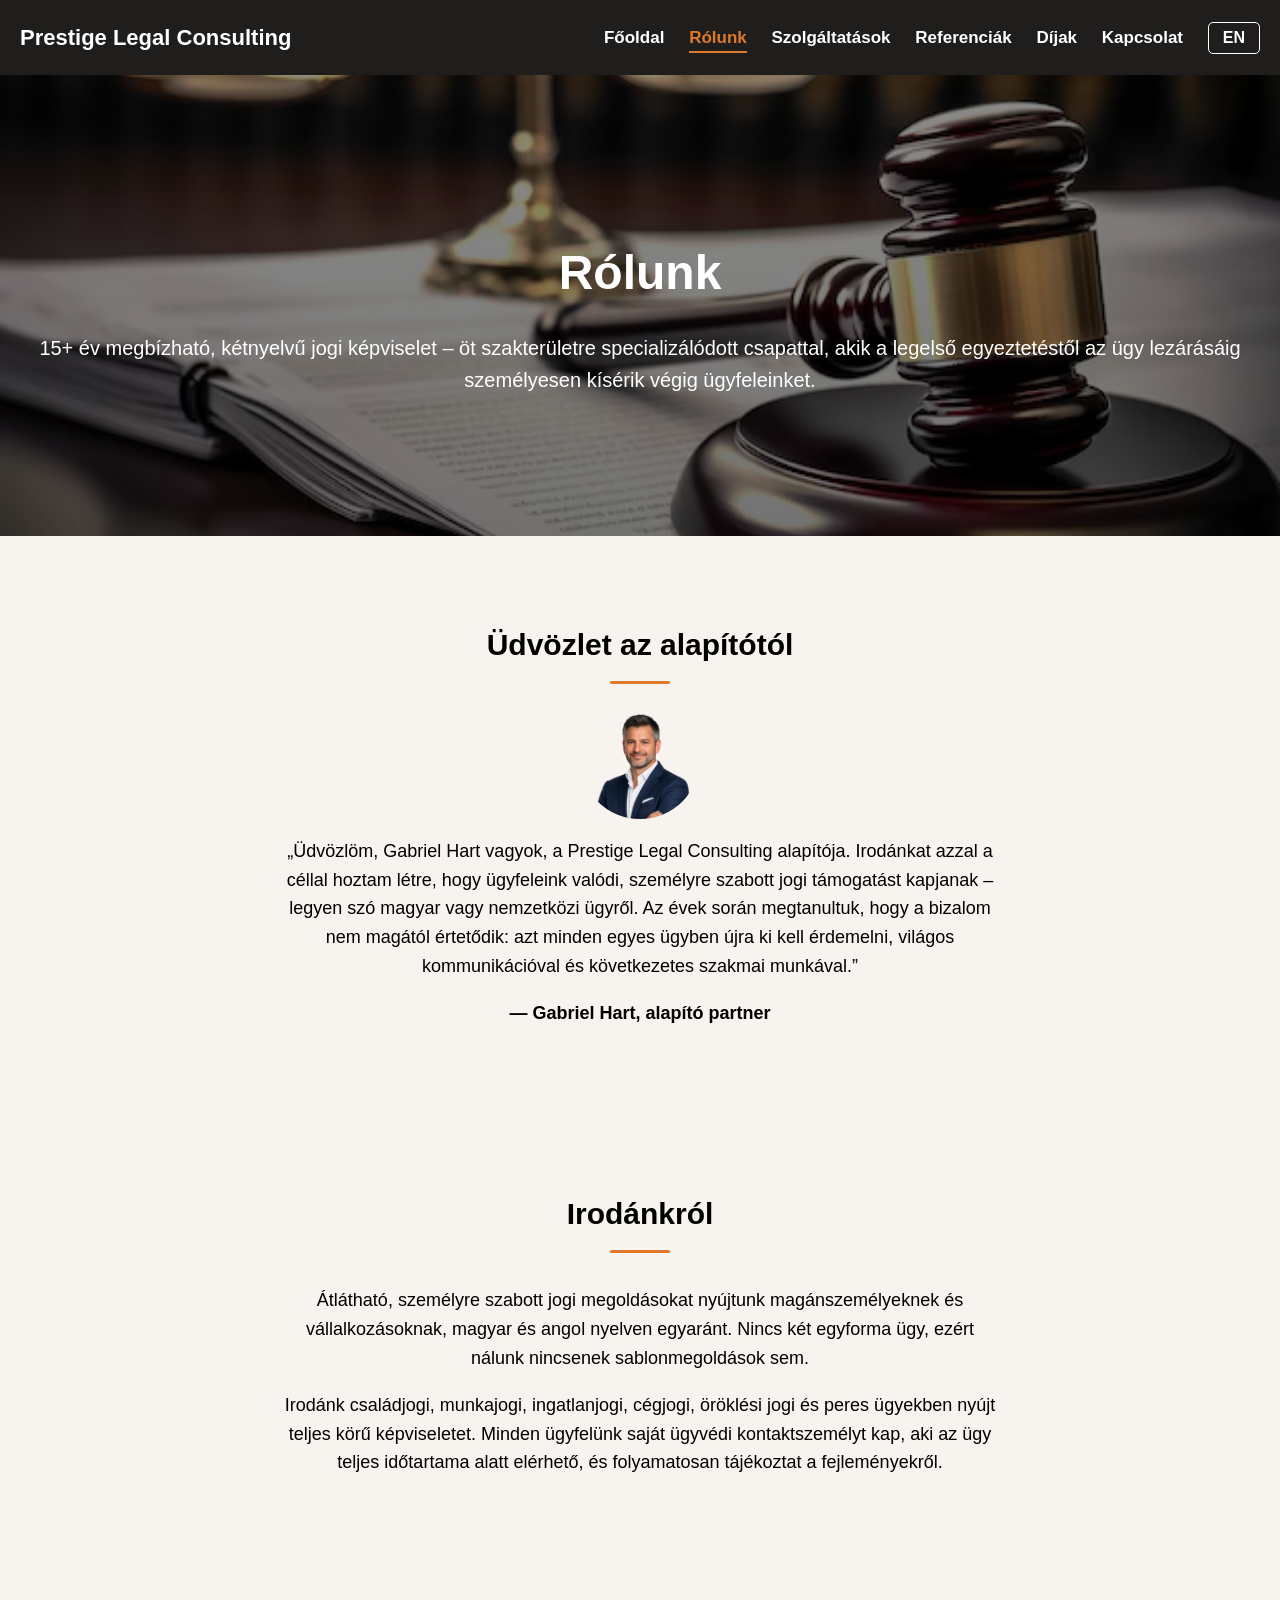
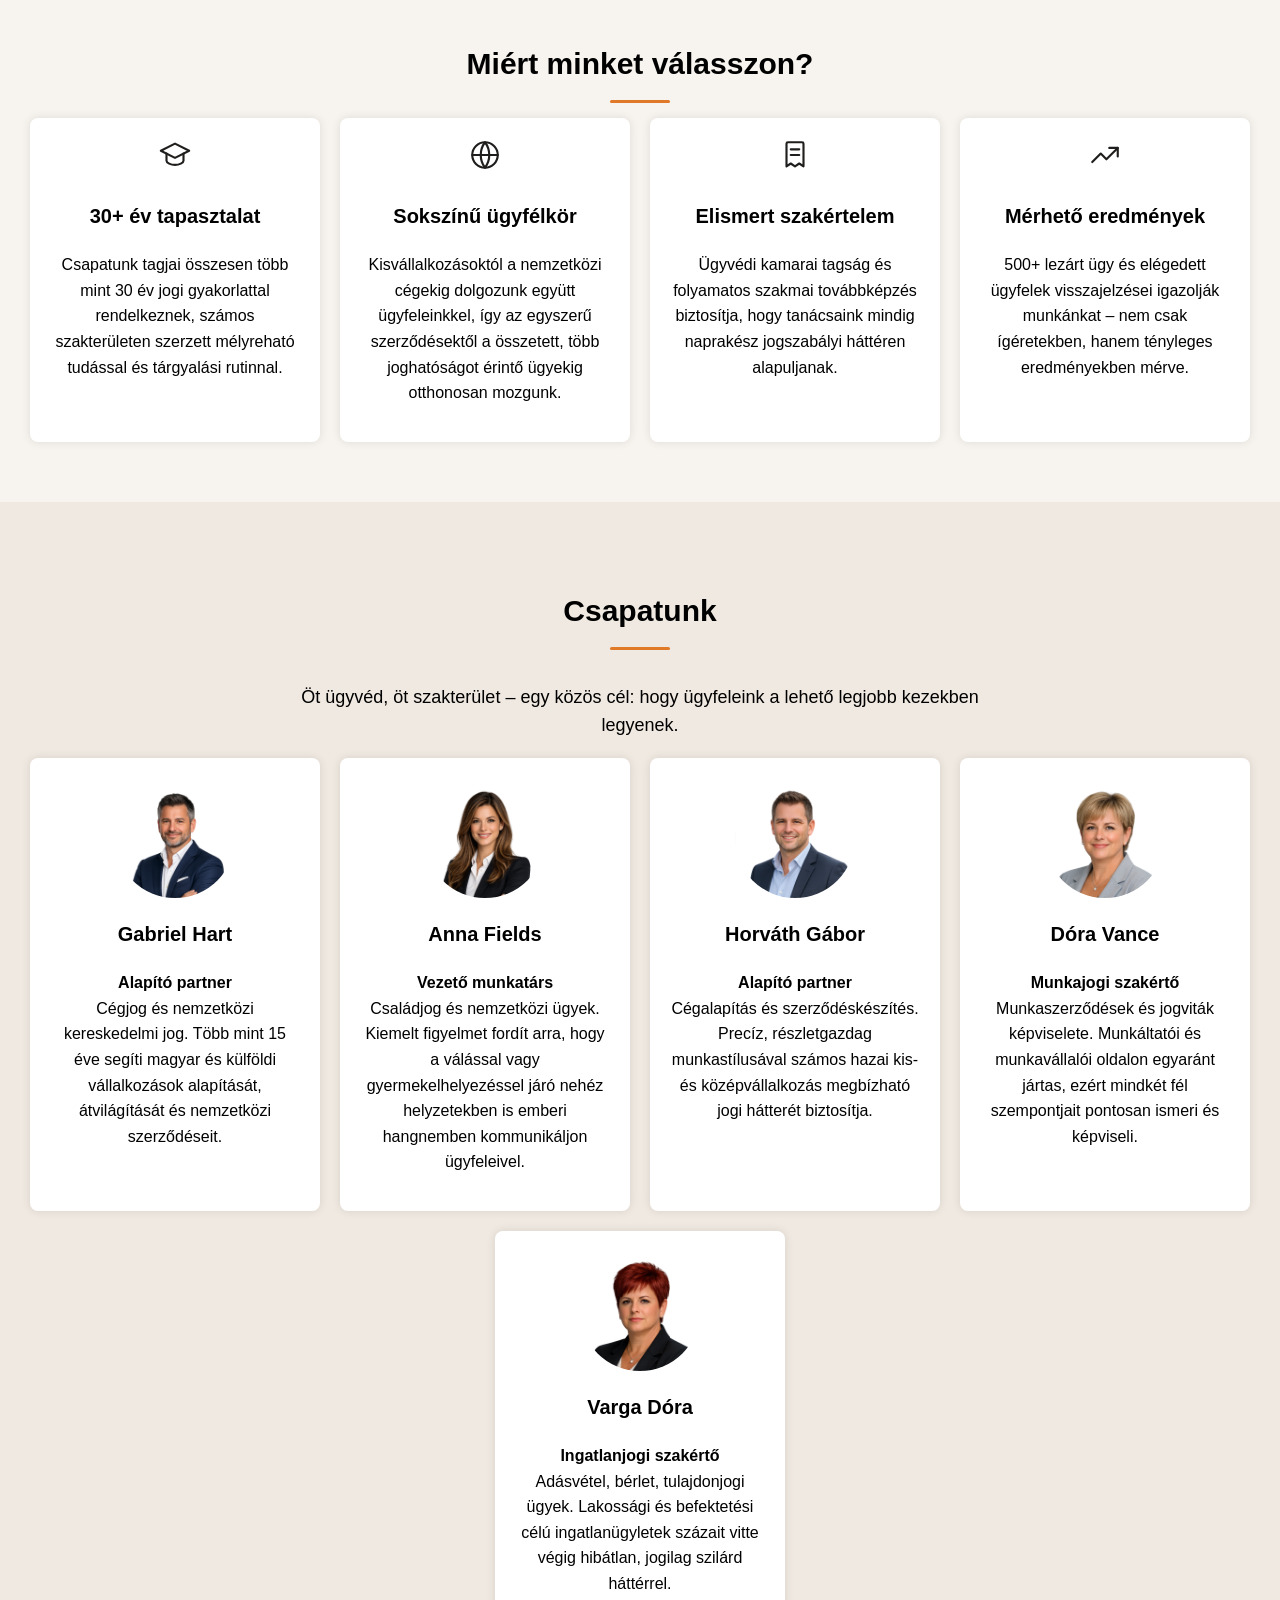
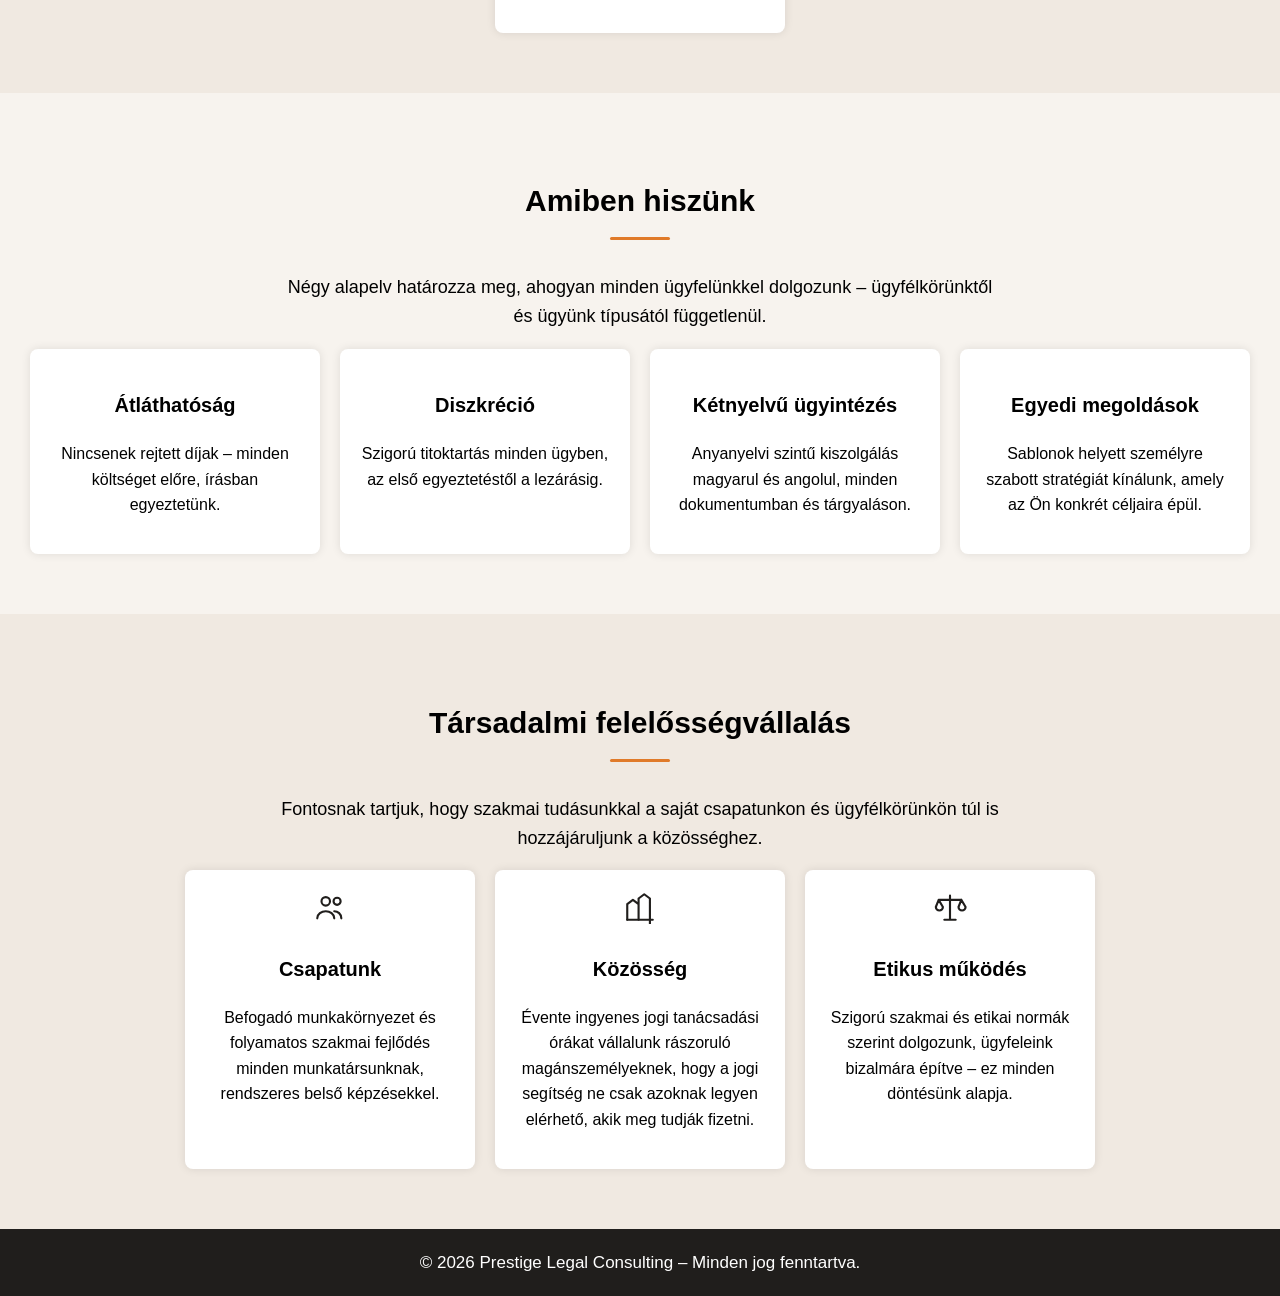
==== commit e2b49ede: "Add navigation toggle button to header for improved mobile accessibility" ====
--- a/about.html
+++ b/about.html
@@ -20,6 +20,9 @@
         <a href="contact.html"><span data-hu="Kapcsolat" data-en="Contact">Kapcsolat</span></a>
         <button id="lang-toggle" class="lang-btn" type="button">EN</button>
     </nav>
+    <button id="nav-toggle" class="nav-toggle" type="button" aria-label="Menü megnyitása" aria-expanded="false">
+        <span></span><span></span><span></span>
+    </button>
 </header>
 
 <section class="hero">
--- a/assets/css/style.css
+++ b/assets/css/style.css
@@ -282,6 +282,83 @@
     color: var(--primary-color);
 }
 
+.nav-toggle {
+    display: none;
+    flex-direction: column;
+    justify-content: center;
+    align-items: center;
+    gap: 5px;
+    width: 34px;
+    height: 34px;
+    background: transparent;
+    border: none;
+    cursor: pointer;
+    padding: 0;
+    margin-left: 20px;
+    flex-shrink: 0;
+}
+
+.nav-toggle span {
+    display: block;
+    width: 26px;
+    height: 2px;
+    background: white;
+    border-radius: 2px;
+    transition: transform 0.4s ease, opacity 0.4s ease;
+}
+
+.nav-toggle.open span:nth-child(1) { transform: translateY(7px) rotate(45deg); }
+.nav-toggle.open span:nth-child(2) { opacity: 0; }
+.nav-toggle.open span:nth-child(3) { transform: translateY(-7px) rotate(-45deg); }
+
+@media (max-width: 860px) {
+    header {
+        flex-wrap: wrap;
+    }
+
+    .nav-toggle {
+        display: flex;
+    }
+
+    header nav {
+        position: absolute;
+        top: 100%;
+        left: 0;
+        right: 0;
+        background: var(--primary-color);
+        flex-direction: column;
+        align-items: stretch;
+        gap: 4px;
+        padding: 0 20px;
+        max-height: 0;
+        overflow: hidden;
+        opacity: 0;
+        transition: max-height 0.5s ease, opacity 0.5s ease, padding 0.5s ease;
+    }
+
+    header nav.open {
+        max-height: 480px;
+        opacity: 1;
+        padding: 10px 20px 24px;
+    }
+
+    header nav a {
+        margin-left: 0;
+        padding: 10px 0;
+        border-bottom: 1px solid rgba(255,255,255,0.12);
+    }
+
+    header nav a.active {
+        border-bottom: 1px solid var(--secondary-color);
+    }
+
+    header nav .lang-btn {
+        margin-left: 0;
+        margin-top: 12px;
+        align-self: flex-start;
+    }
+}
+
 .section-scales {
     background: linear-gradient(rgba(0,0,0,0.6), rgba(0,0,0,0.7)), url('../images/merleg.jpeg') center/cover no-repeat;
     color: white;
